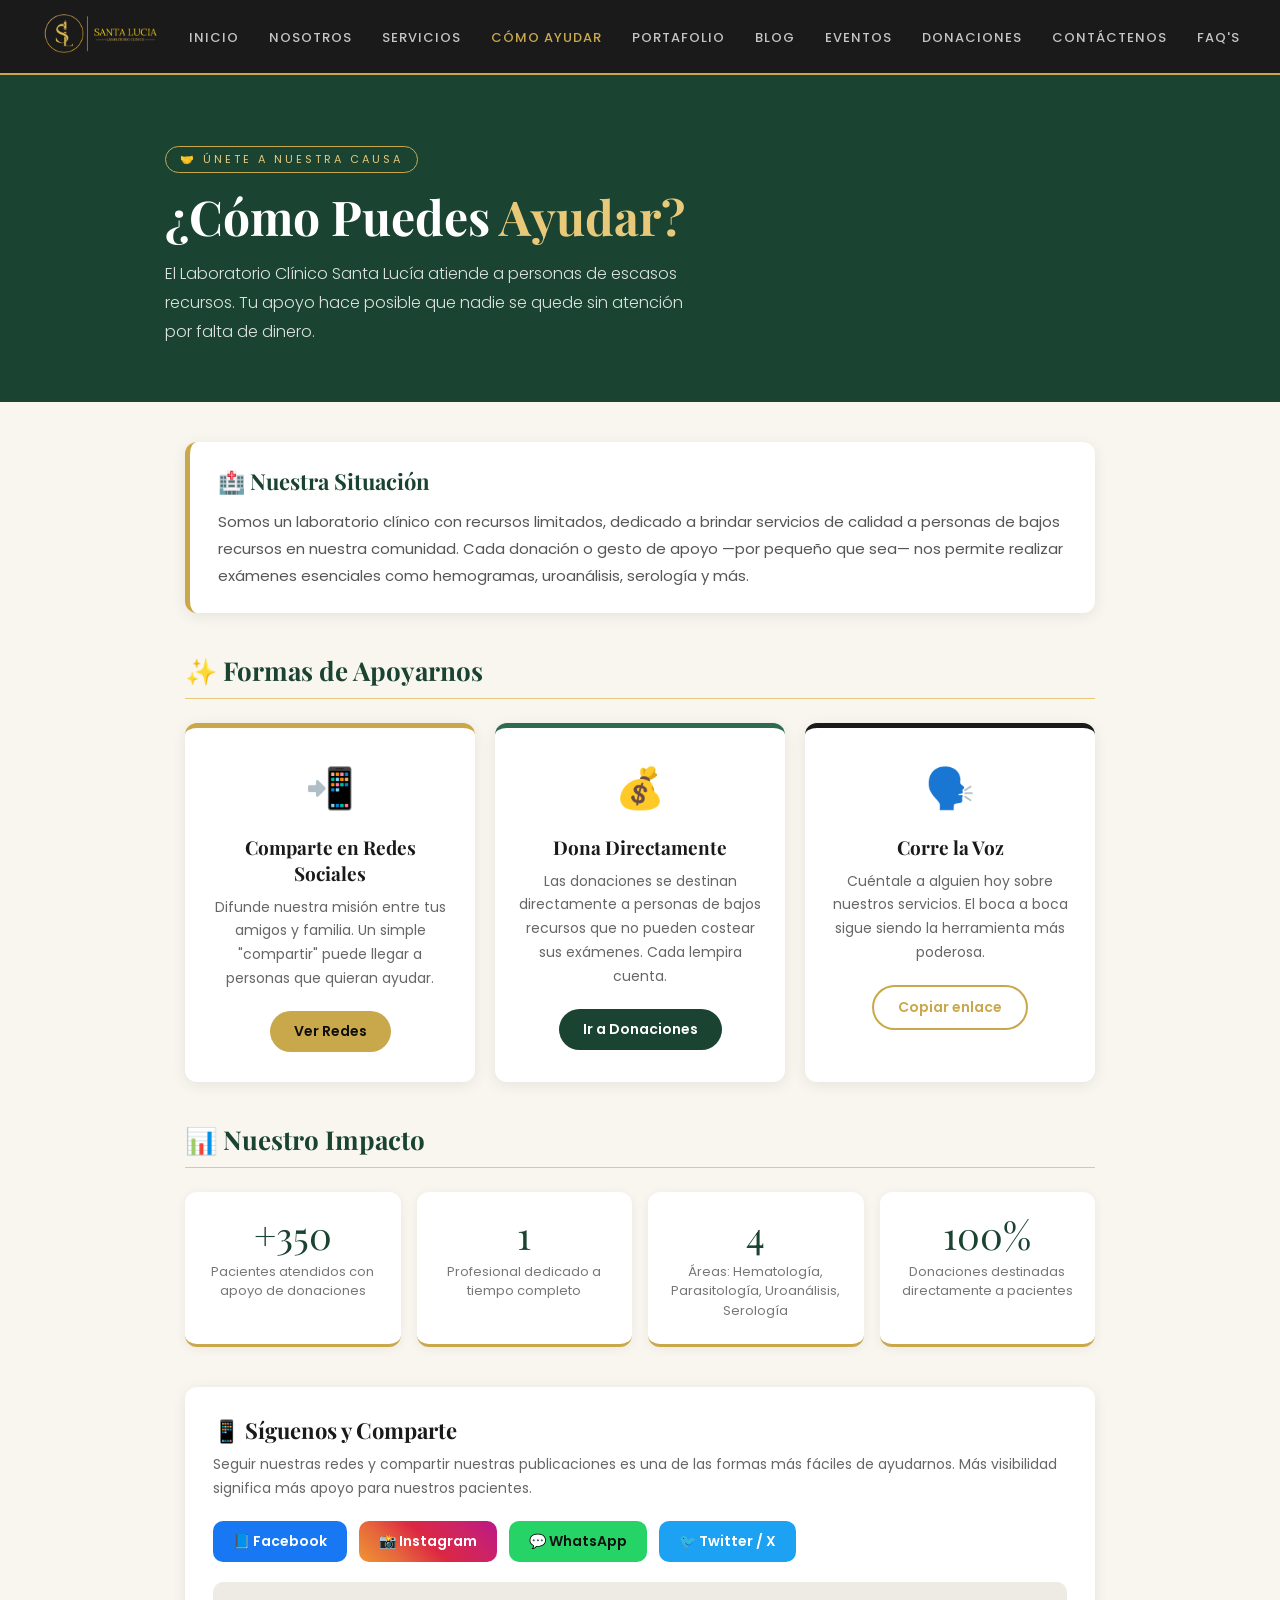
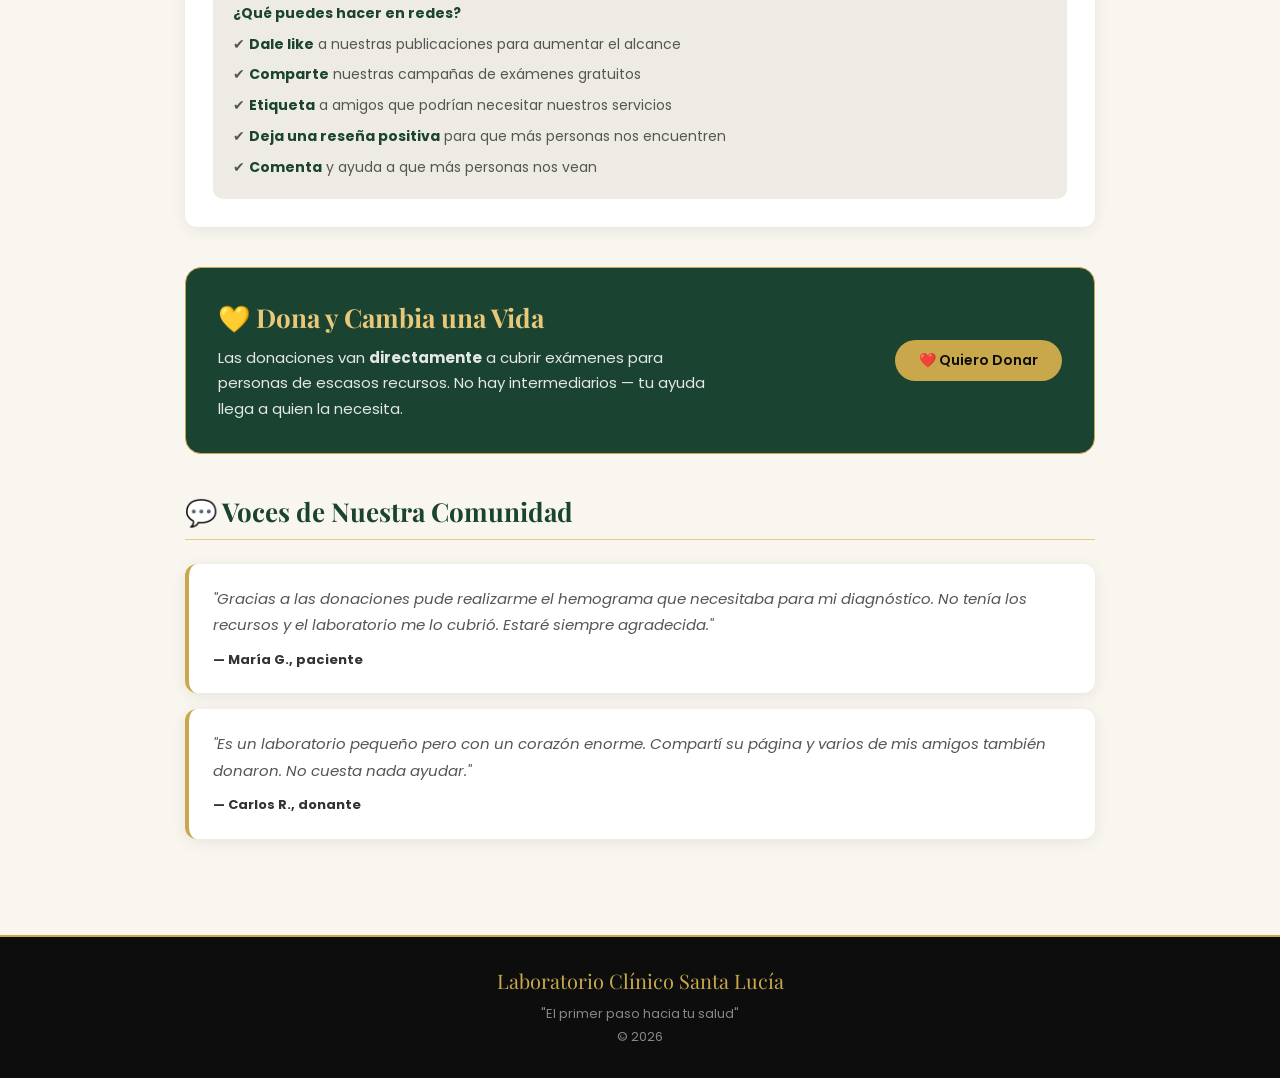
==== ayudar.html @ 1a51b7a1 "Modificacion del css, integracion de las pages animacion.js y modificacion de eventos y ayuda html" ====
<!DOCTYPE html>
<html lang="es">

<head>
  <meta charset="UTF-8" />
  <meta name="viewport" content="width=device-width, initial-scale=1.0" />
  <title>Cómo Ayudar – Laboratorio Clínico Santa Lucía</title>
  <link rel="stylesheet" href="estilo/estilo.css" />
</head>

<body>

  <!-- BARRA DE NAVEGACION -->
  <header>
    <nav class="barra-nav">
      <div>
        <div class="hamburger-buttons" id="btn-menu">
          <div></div>
          <div></div>
          <div></div>
        </div>
      </div>
      <div class="logo-nav">
        <a href="index.html">
          <img src="imgs/logo1.png" alt="Logo Laboratorio Santa Lucía" />
        </a>
      </div>
      <ul class="menu-nav" id="menu">
        <li><a href="index.html">Inicio</a></li>
        <li><a href="nosotros.html">Nosotros</a></li>
        <li><a href="servicios.html">Servicios</a></li>
        <li><a href="ayudar.html">Cómo Ayudar</a></li>
        <li><a href="galeria.html">Portafolio</a></li>
        <li><a href="blog.html">Blog</a></li>
        <li><a href="eventos.html">Eventos</a></li>
        <li><a href="donaciones.html">Donaciones</a></li>
        <li><a href="contacto.html">Contáctenos</a></li>
        <li><a href="faq.html">FAQ's</a></li>
      </ul>
    </nav>
  </header>

  <main>
    <section class="seccion-hero">
      <div class="contenido-hero">
        <span class="etiqueta-hero">🤝 Únete a nuestra causa</span>
        <h1>¿Cómo Puedes <span>Ayudar?</span></h1>
        <p>El Laboratorio Clínico Santa Lucía atiende a personas de escasos recursos. Tu apoyo hace posible que nadie se
          quede sin atención por falta de dinero.</p>
      </div>
    </section>

    <div class="contenido-principal">

      <div class="caja-contexto tarjeta">
        <h2>🏥 Nuestra Situación</h2>
        <p>
          Somos un laboratorio clínico con recursos limitados, dedicado a brindar servicios de calidad
          a personas de bajos recursos en nuestra comunidad. Cada donación o gesto de apoyo —por pequeño
          que sea— nos permite realizar exámenes esenciales como hemogramas, uroanálisis, serología y más.
        </p>
      </div>

      <h2 class="titulo-seccion">✨ Formas de Apoyarnos</h2>

      <div class="fila-3">

        <div class="tarjeta-ayuda tarjeta">
          <span class="icono-ayuda">📲</span>
          <h3>Comparte en Redes Sociales</h3>
          <p>Difunde nuestra misión entre tus amigos y familia. Un simple "compartir" puede llegar a personas que
            quieran
            ayudar.</p>
          <a href="#redes" class="boton boton-dorado">Ver Redes</a>
        </div>

        <div class="tarjeta-ayuda tarjeta">
          <span class="icono-ayuda">💰</span>
          <h3>Dona Directamente</h3>
          <p>Las donaciones se destinan directamente a personas de bajos recursos que no pueden costear sus exámenes.
            Cada
            lempira cuenta.</p>
          <a href="donaciones.html" class="boton boton-verde">Ir a Donaciones</a>
        </div>

        <div class="tarjeta-ayuda tarjeta">
          <span class="icono-ayuda">🗣️</span>
          <h3>Corre la Voz</h3>
          <p>Cuéntale a alguien hoy sobre nuestros servicios. El boca a boca sigue siendo la herramienta más poderosa.
          </p>
          <button class="boton boton-borde" id="btn-copiar">Copiar enlace</button>
        </div>

      </div>

      <h2 class="titulo-seccion">📊 Nuestro Impacto</h2>

      <div class="fila-4">
        <div class="caja-impacto">
          <span class="numero-impacto">+350</span>
          <p>Pacientes atendidos con apoyo de donaciones</p>
        </div>
        <div class="caja-impacto">
          <span class="numero-impacto">1</span>
          <p>Profesional dedicado a tiempo completo</p>
        </div>
        <div class="caja-impacto">
          <span class="numero-impacto">4</span>
          <p>Áreas: Hematología, Parasitología, Uroanálisis, Serología</p>
        </div>
        <div class="caja-impacto">
          <span class="numero-impacto">100%</span>
          <p>Donaciones destinadas directamente a pacientes</p>
        </div>
      </div>

      <div class="seccion-redes tarjeta" id="redes">
        <h2>📱 Síguenos y Comparte</h2>
        <p>Seguir nuestras redes y compartir nuestras publicaciones es una de las formas más fáciles de ayudarnos. Más
          visibilidad significa más apoyo para nuestros pacientes.</p>

        <div class="botones-redes">
          <button class="boton-red red-facebook">📘 Facebook</button>
          <button class="boton-red red-instagram">📸 Instagram</button>
          <button class="boton-red red-whatsapp">💬 WhatsApp</button>
          <button class="boton-red red-twitter">🐦 Twitter / X</button>
        </div>

        <div class="lista-acciones">
          <strong>¿Qué puedes hacer en redes?</strong><br>
          ✔ <strong>Dale like</strong> a nuestras publicaciones para aumentar el alcance<br>
          ✔ <strong>Comparte</strong> nuestras campañas de exámenes gratuitos<br>
          ✔ <strong>Etiqueta</strong> a amigos que podrían necesitar nuestros servicios<br>
          ✔ <strong>Deja una reseña positiva</strong> para que más personas nos encuentren<br>
          ✔ <strong>Comenta</strong> y ayuda a que más personas nos vean
        </div>
      </div>

      <div class="banner-donar">
        <div>
          <h3>💛 Dona y Cambia una Vida</h3>
          <p>
            Las donaciones van <strong>directamente</strong> a cubrir exámenes para personas de escasos recursos.
            No hay intermediarios — tu ayuda llega a quien la necesita.
          </p>
        </div>
        <a href="donaciones.html" class="boton boton-dorado">❤️ Quiero Donar</a>
      </div>

      <h2 class="titulo-seccion">💬 Voces de Nuestra Comunidad</h2>

      <div class="testimonio tarjeta">
        "Gracias a las donaciones pude realizarme el hemograma que necesitaba para mi diagnóstico.
        No tenía los recursos y el laboratorio me lo cubrió. Estaré siempre agradecida."
        <strong>— María G., paciente</strong>
      </div>

      <div class="testimonio tarjeta">
        "Es un laboratorio pequeño pero con un corazón enorme. Compartí su página y varios de mis
        amigos también donaron. No cuesta nada ayudar."
        <strong>— Carlos R., donante</strong>
      </div>

    </div>
  </main>

  <footer class="pie-pagina">
    <div class="nombre-lab">Laboratorio Clínico Santa Lucía</div>
    <p>"El primer paso hacia tu salud"</p>
    <p>&copy; 2026</p>
  </footer>

  <script>
    var botonCopiar = document.getElementById('btn-copiar');
    botonCopiar.addEventListener('click', function () {
      navigator.clipboard.writeText(window.location.href).then(function () {
        botonCopiar.textContent = '✅ ¡Copiado!';
        setTimeout(function () {
          botonCopiar.textContent = 'Copiar enlace';
        }, 2000);
      });
    });
  </script>
  <script src="javascript/animacion.js"></script>
</body>

</html>
---- estilo/estilo.css ----
/* =======================================
   styles.css
   Laboratorio Clinico Santa Lucia
   Colores: Verde, Dorado y Negro
   ======================================= */

/* Fuentes de Google */
@import url('https://fonts.googleapis.com/css2?family=Playfair+Display:wght@600;700&family=Poppins:wght@300;400;500;600&display=swap');

/* --- Colores y valores que se repiten --- */
:root {
  --color-verde:        #1b4332;
  --color-verde-medio:  #2d6a4f;
  --color-dorado:       #c9a84c;
  --color-dorado-claro: #e8c97a;
  --color-negro:        #0d0d0d;
  --color-negro-suave:  #1a1a1a;
  --color-blanco:       #ffffff;
  --color-fondo:        #f9f6f0;
  --color-gris:         #555555;
  --color-gris-claro:   #eeebe4;
  --fuente-titulo: 'Playfair Display', serif;
  --fuente-texto:  'Poppins', sans-serif;
}

/* --- Reinicio basico --- */
* {
  margin: 0;
  padding: 0;
  box-sizing: border-box;
}

html{
  scroll-behavior: smooth;
}

body {
  font-family: var(--fuente-texto);
  background-color: var(--color-fondo);
  color: var(--color-gris);
}

a {
  text-decoration: none;
  color: inherit;
}

img {
  max-width: 100%;
}

/* ======================================
   BARRA DE NAVEGACION
   ====================================== */

.hamburger-buttons{
  display: none;
  flex-direction: column;
  justify-content: space-evenly;
  align-items: normal;
  width: 32px;
  height: 32px;
  padding: 0.16rem;
  gap: .2rem;
}


header div .hamburger-buttons div{
  background-color: white;
  height: 0.20rem;
  border-radius: 3px;
}

.barra-nav {
  background-color: var(--color-negro-suave);
  border-bottom: 2px solid var(--color-dorado);
  display: flex;
  align-items: center;
  padding: 0 40px;
  height: 75px;
  position: sticky;
  top: 0;
  z-index: 100;
}

.logo-nav{
  margin: 0;
}

.logo-nav img {
  height: 55px;
}

.menu-nav {
  list-style: none;
  display: flex;
  margin-left: auto;
  gap: 30px;
}

.menu-nav.activo {
  height: 90vh; /* puedes ajustar */
  padding: 30px 0;
}

.menu-nav a {
  color: rgba(255, 255, 255, 0.75);
  font-size: 13px;
  font-weight: 500;
  text-transform: uppercase;
  letter-spacing: 1px;
  transition: color 0.2s;
}

.menu-nav a:hover,
.menu-nav a.pagina-activa {
  color: var(--color-dorado);
}

@media (max-width: 1025px) {

  .hamburger-buttons {
    display: flex;
    cursor: pointer;
  }

  .barra-nav {
    position: relative;
  }

  .logo-nav{
    margin-left: auto;
  }

  .menu-nav {
    position: absolute;
    top: 75px;
    left: 0;
    width: 100%;
    background-color: var(--color-negro-suave);

    display: flex;
    flex-direction: column;
    align-items: center;
    margin-left: auto;

    gap: 20px;
    padding: 0;

    height: 0;
    overflow: hidden;

    transition: height 0.3s ease;
  }

  .menu-nav.activo {
    height: 100vh;
    padding: 30px 0;
    gap: 1.8rem;
  }
}

/* ======================================
   SECCION HERO (cabecera de pagina)
   ====================================== */

.seccion-hero {
  background-color: var(--color-verde);
  color: var(--color-blanco);
  padding: 70px 40px 55px;
}

.contenido-hero {
  max-width: 950px;
  margin: 0 auto;
}

.etiqueta-hero {
  display: inline-block;
  font-size: 11px;
  letter-spacing: 3px;
  text-transform: uppercase;
  color: var(--color-dorado-claro);
  border: 1px solid var(--color-dorado);
  padding: 4px 14px;
  border-radius: 20px;
  margin-bottom: 16px;
}

.seccion-hero h1 {
  font-family: var(--fuente-titulo);
  font-size: 48px;
  line-height: 1.15;
  margin-bottom: 16px;
  color: var(--color-blanco);
}

.seccion-hero h1 span {
  color: var(--color-dorado-claro);
}

.seccion-hero p {
  font-size: 16px;
  font-weight: 300;
  opacity: 0.85;
  max-width: 520px;
  line-height: 1.8;
}

/* ======================================
   BARRA DE FILTROS
   ====================================== */

.barra-filtros {
  background-color: var(--color-blanco);
  padding: 14px 40px;
  display: flex;
  gap: 10px;
  flex-wrap: wrap;
  border-bottom: 1px solid var(--color-gris-claro);
}

.boton-filtro {
  background: transparent;
  border: 1.5px solid #ccc;
  padding: 6px 18px;
  border-radius: 20px;
  font-family: var(--fuente-texto);
  font-size: 13px;
  cursor: pointer;
  color: var(--color-gris);
  transition: all 0.2s;
}

.boton-filtro:hover,
.boton-filtro.activo {
  background-color: var(--color-verde);
  border-color: var(--color-verde);
  color: var(--color-blanco);
}

/* ======================================
   CONTENIDO PRINCIPAL
   ====================================== */

.contenido-principal {
  max-width: 950px;
  margin: 0 auto;
  padding: 40px 20px 80px;
}

/* ======================================
   TITULOS DE SECCIONES
   ====================================== */

.titulo-seccion {
  font-family: var(--fuente-titulo);
  font-size: 26px;
  color: var(--color-verde);
  margin-bottom: 24px;
  padding-bottom: 10px;
  border-bottom: 1px solid var(--color-dorado-claro);
}

/* ======================================
   TARJETAS (cards)
   ====================================== */

.tarjeta {
  background-color: var(--color-blanco);
  border-radius: 12px;
  box-shadow: 0 3px 15px rgba(0, 0, 0, 0.08);
  transition: transform 0.25s;
}

.tarjeta:hover {
  transform: translateY(-5px);
}

/* ======================================
   BOTONES
   ====================================== */

.boton {
  display: inline-block;
  padding: 10px 24px;
  border-radius: 25px;
  font-family: var(--fuente-texto);
  font-size: 14px;
  font-weight: 600;
  border: none;
  cursor: pointer;
  transition: opacity 0.2s;
  text-decoration: none;
}

.boton:hover {
  opacity: 0.85;
}

.boton-dorado {
  background-color: var(--color-dorado);
  color: var(--color-negro);
}

.boton-verde {
  background-color: var(--color-verde);
  color: var(--color-blanco);
}

.boton-borde {
  background: transparent;
  border: 2px solid var(--color-dorado);
  color: var(--color-dorado);
}

.boton-blanco {
  background-color: var(--color-blanco);
  color: var(--color-verde);
}

/* ======================================
   ETIQUETAS PEQUEÑAS (badges)
   ====================================== */

.etiqueta {
  display: inline-block;
  font-size: 11px;
  font-weight: 600;
  text-transform: uppercase;
  letter-spacing: 1px;
  padding: 4px 10px;
  border-radius: 10px;
}

.etiqueta-dorada {
  background-color: #f5e9c8;
  color: #7a5c10;
}

.etiqueta-verde {
  background-color: #d8f3dc;
  color: #1b4332;
}

.etiqueta-gris {
  background-color: #ebebeb;
  color: #666;
}

/* ======================================
   GRILLAS (filas de tarjetas)
   ====================================== */

.fila-2 {
  display: grid;
  grid-template-columns: repeat(auto-fill, minmax(280px, 1fr));
  gap: 20px;
  margin-bottom: 40px;
}

.fila-3 {
  display: grid;
  grid-template-columns: repeat(auto-fill, minmax(220px, 1fr));
  gap: 20px;
  margin-bottom: 40px;
}

.fila-4 {
  display: grid;
  grid-template-columns: repeat(auto-fill, minmax(180px, 1fr));
  gap: 16px;
  margin-bottom: 40px;
}

/* ======================================
   AVISO / MENSAJE INFORMATIVO
   ====================================== */

.aviso {
  border-radius: 10px;
  padding: 18px 22px;
  font-size: 15px;
  line-height: 1.7;
  margin-bottom: 24px;
}

.aviso-dorado {
  background-color: #f5e9c8;
  border-left: 4px solid var(--color-dorado);
  color: #5a420a;
}

.aviso-verde {
  background-color: #d8f3dc;
  border-left: 4px solid var(--color-verde-medio);
  color: #1b4332;
}

/* ======================================
   PIE DE PAGINA (footer)
   ====================================== */

.pie-pagina {
  background-color: var(--color-negro);
  border-top: 2px solid var(--color-dorado);
  color: rgba(255, 255, 255, 0.5);
  text-align: center;
  padding: 30px 20px;
}

.pie-pagina .nombre-lab {
  font-family: var(--fuente-titulo);
  font-size: 20px;
  color: var(--color-dorado);
  margin-bottom: 8px;
}

.pie-pagina p {
  font-size: 13px;
  line-height: 1.8;
}

/* ======================================
   RESPONSIVE (para celulares)
   ====================================== */

@media (max-width: 768px) {
  .barra-nav {
    padding: 0 20px;
  }

  .menu-nav {
    gap: 16px;
  }

  .menu-nav a {
    font-size: 11px;
  }

  .seccion-hero {
    padding: 50px 20px 40px;
  }

  .seccion-hero h1 {
    font-size: 32px;
  }

  .contenido-principal {
    padding: 30px 16px 60px;
  }

  .barra-filtros {
    padding: 12px 20px;
  }
}

/* ======================================
   ESTILOS ESPECIFICOS - EVENTOS
   ====================================== */

/* Evento destacado con fecha grande a la izquierda */
.evento-destacado {
  display: grid;
  grid-template-columns: 120px 1fr;
  border-left: 5px solid var(--color-dorado);
  overflow: hidden;
  margin-bottom: 24px;
}

.bloque-fecha {
  background-color: var(--color-verde);
  color: var(--color-blanco);
  display: flex;
  flex-direction: column;
  align-items: center;
  justify-content: center;
  padding: 20px 10px;
  text-align: center;
}

.bloque-fecha .mes {
  font-size: 11px;
  letter-spacing: 2px;
  text-transform: uppercase;
  opacity: 0.7;
}

.bloque-fecha .dia {
  font-family: var(--fuente-titulo);
  font-size: 52px;
  line-height: 1;
  color: var(--color-dorado-claro);
}

.bloque-fecha .anio {
  font-size: 12px;
  opacity: 0.55;
}

.info-evento {
  padding: 20px 24px;
}

.info-evento h3 {
  font-family: var(--fuente-titulo);
  font-size: 20px;
  color: #1a1a1a;
  margin: 8px 0;
}

.info-evento .meta-evento {
  display: flex;
  gap: 20px;
  flex-wrap: wrap;
  font-size: 13px;
  color: #999;
  margin-bottom: 10px;
}

.info-evento p {
  font-size: 14px;
  line-height: 1.7;
  color: #555;
}

/* Tarjeta de evento normal */
.tarjeta-evento {
  padding: 22px 20px;
  border-top: 4px solid var(--color-dorado);
}

.tarjeta-evento .fecha-evento {
  font-size: 13px;
  font-weight: 600;
  color: var(--color-verde-medio);
  margin-bottom: 10px;
}

.tarjeta-evento h4 {
  font-family: var(--fuente-titulo);
  font-size: 17px;
  color: #1a1a1a;
  margin-bottom: 8px;
}

.tarjeta-evento p {
  font-size: 14px;
  color: #666;
  line-height: 1.65;
}

.tarjeta-evento .lugar {
  margin-top: 12px;
  font-size: 12px;
  color: #aaa;
}

/* Banner de campaña especial */
.banner-campania {
  background-color: var(--color-negro-suave);
  border: 1px solid var(--color-dorado);
  border-radius: 14px;
  padding: 28px 30px;
  display: flex;
  align-items: center;
  justify-content: space-between;
  gap: 20px;
  flex-wrap: wrap;
  margin-bottom: 40px;
  color: var(--color-blanco);
}

.banner-campania h3 {
  font-family: var(--fuente-titulo);
  font-size: 22px;
  color: var(--color-dorado-claro);
  margin-bottom: 8px;
}

.banner-campania p {
  font-size: 14px;
  opacity: 0.85;
  line-height: 1.65;
}

/* Evento pasado */
.evento-pasado {
  display: flex;
  align-items: center;
  gap: 16px;
  padding: 14px 18px;
  background-color: var(--color-blanco);
  border-radius: 10px;
  margin-bottom: 12px;
  opacity: 0.7;
  box-shadow: 0 2px 10px rgba(0, 0, 0, 0.06);
}

.fecha-pasado {
  background-color: var(--color-gris-claro);
  border-radius: 8px;
  padding: 8px 14px;
  text-align: center;
  min-width: 58px;
}

.fecha-pasado .mes-p {
  font-size: 10px;
  text-transform: uppercase;
  color: #999;
}

.fecha-pasado .dia-p {
  font-family: var(--fuente-titulo);
  font-size: 24px;
  color: #666;
  line-height: 1;
}

.info-pasado h5 {
  font-size: 14px;
  color: #444;
  margin-bottom: 4px;
}

.info-pasado p {
  font-size: 12px;
  color: #aaa;
}

.estado-pasado {
  margin-left: auto;
  font-size: 11px;
  background-color: #eee;
  color: #888;
  padding: 4px 10px;
  border-radius: 8px;
}

/* ======================================
   ESTILOS ESPECIFICOS - COMO AYUDAR
   ====================================== */

/* Caja de contexto */
.caja-contexto {
  border-left: 5px solid var(--color-dorado);
  padding: 24px 28px;
  margin-bottom: 40px;
}

.caja-contexto h2 {
  font-family: var(--fuente-titulo);
  font-size: 22px;
  color: var(--color-verde);
  margin-bottom: 12px;
}

.caja-contexto p {
  font-size: 15px;
  line-height: 1.8;
  color: #555;
}

/* Tarjeta de formas de ayudar */
.tarjeta-ayuda {
  padding: 30px 24px;
  text-align: center;
  border-top: 5px solid var(--color-dorado);
}

.tarjeta-ayuda:nth-child(2) {
  border-top-color: var(--color-verde-medio);
}

.tarjeta-ayuda:nth-child(3) {
  border-top-color: var(--color-negro-suave);
}

.icono-ayuda {
  font-size: 40px;
  margin-bottom: 16px;
  display: block;
}

.tarjeta-ayuda h3 {
  font-family: var(--fuente-titulo);
  font-size: 19px;
  color: #1a1a1a;
  margin-bottom: 10px;
}

.tarjeta-ayuda p {
  font-size: 14px;
  color: #666;
  line-height: 1.7;
  margin-bottom: 20px;
}

/* Caja de estadisticas de impacto */
.caja-impacto {
  background-color: var(--color-blanco);
  border-radius: 12px;
  padding: 24px 16px;
  text-align: center;
  box-shadow: 0 2px 12px rgba(0, 0, 0, 0.06);
  border-bottom: 3px solid var(--color-dorado);
}

.numero-impacto {
  font-family: var(--fuente-titulo);
  font-size: 38px;
  color: var(--color-verde);
  display: block;
  line-height: 1;
}

.caja-impacto p {
  font-size: 13px;
  color: #777;
  line-height: 1.5;
  margin-top: 8px;
}

/* Seccion de redes sociales */
.seccion-redes {
  padding: 28px;
  margin-bottom: 40px;
}

.seccion-redes h2 {
  font-family: var(--fuente-titulo);
  font-size: 22px;
  color: #1a1a1a;
  margin-bottom: 8px;
}

.seccion-redes > p {
  font-size: 14px;
  color: #666;
  margin-bottom: 20px;
  line-height: 1.7;
}

.botones-redes {
  display: flex;
  gap: 12px;
  flex-wrap: wrap;
}

.boton-red {
  display: flex;
  align-items: center;
  gap: 8px;
  padding: 10px 20px;
  border-radius: 10px;
  font-family: var(--fuente-texto);
  font-size: 14px;
  font-weight: 600;
  border: none;
  cursor: pointer;
  color: white;
  transition: transform 0.2s;
}

.boton-red:hover {
  transform: scale(1.05);
}

.red-facebook   { background-color: #1877f2; }
.red-instagram  { background: linear-gradient(45deg, #f09433, #e6683c, #dc2743, #cc2366, #bc1888); }
.red-whatsapp   { background-color: #25d366; color: #111; }
.red-twitter    { background-color: #1da1f2; }

.lista-acciones {
  margin-top: 20px;
  padding: 16px 20px;
  background-color: var(--color-gris-claro);
  border-radius: 10px;
  font-size: 14px;
  color: #555;
  line-height: 2.2;
}

.lista-acciones strong {
  color: var(--color-verde);
}

/* Banner de donaciones */
.banner-donar {
  background-color: var(--color-verde);
  border: 1px solid var(--color-dorado);
  border-radius: 16px;
  padding: 32px;
  display: flex;
  align-items: center;
  justify-content: space-between;
  gap: 24px;
  flex-wrap: wrap;
  margin-bottom: 40px;
  color: var(--color-blanco);
}

.banner-donar h3 {
  font-family: var(--fuente-titulo);
  font-size: 26px;
  color: var(--color-dorado-claro);
  margin-bottom: 10px;
}

.banner-donar p {
  font-size: 15px;
  opacity: 0.88;
  line-height: 1.7;
  max-width: 500px;
}

/* Testimonios */
.testimonio {
  padding: 22px 24px;
  border-left: 4px solid var(--color-dorado);
  margin-bottom: 16px;
  font-size: 15px;
  color: #555;
  line-height: 1.75;
  font-style: italic;
}

.testimonio strong {
  color: #333;
  font-style: normal;
  display: block;
  margin-top: 10px;
  font-size: 13px;
}
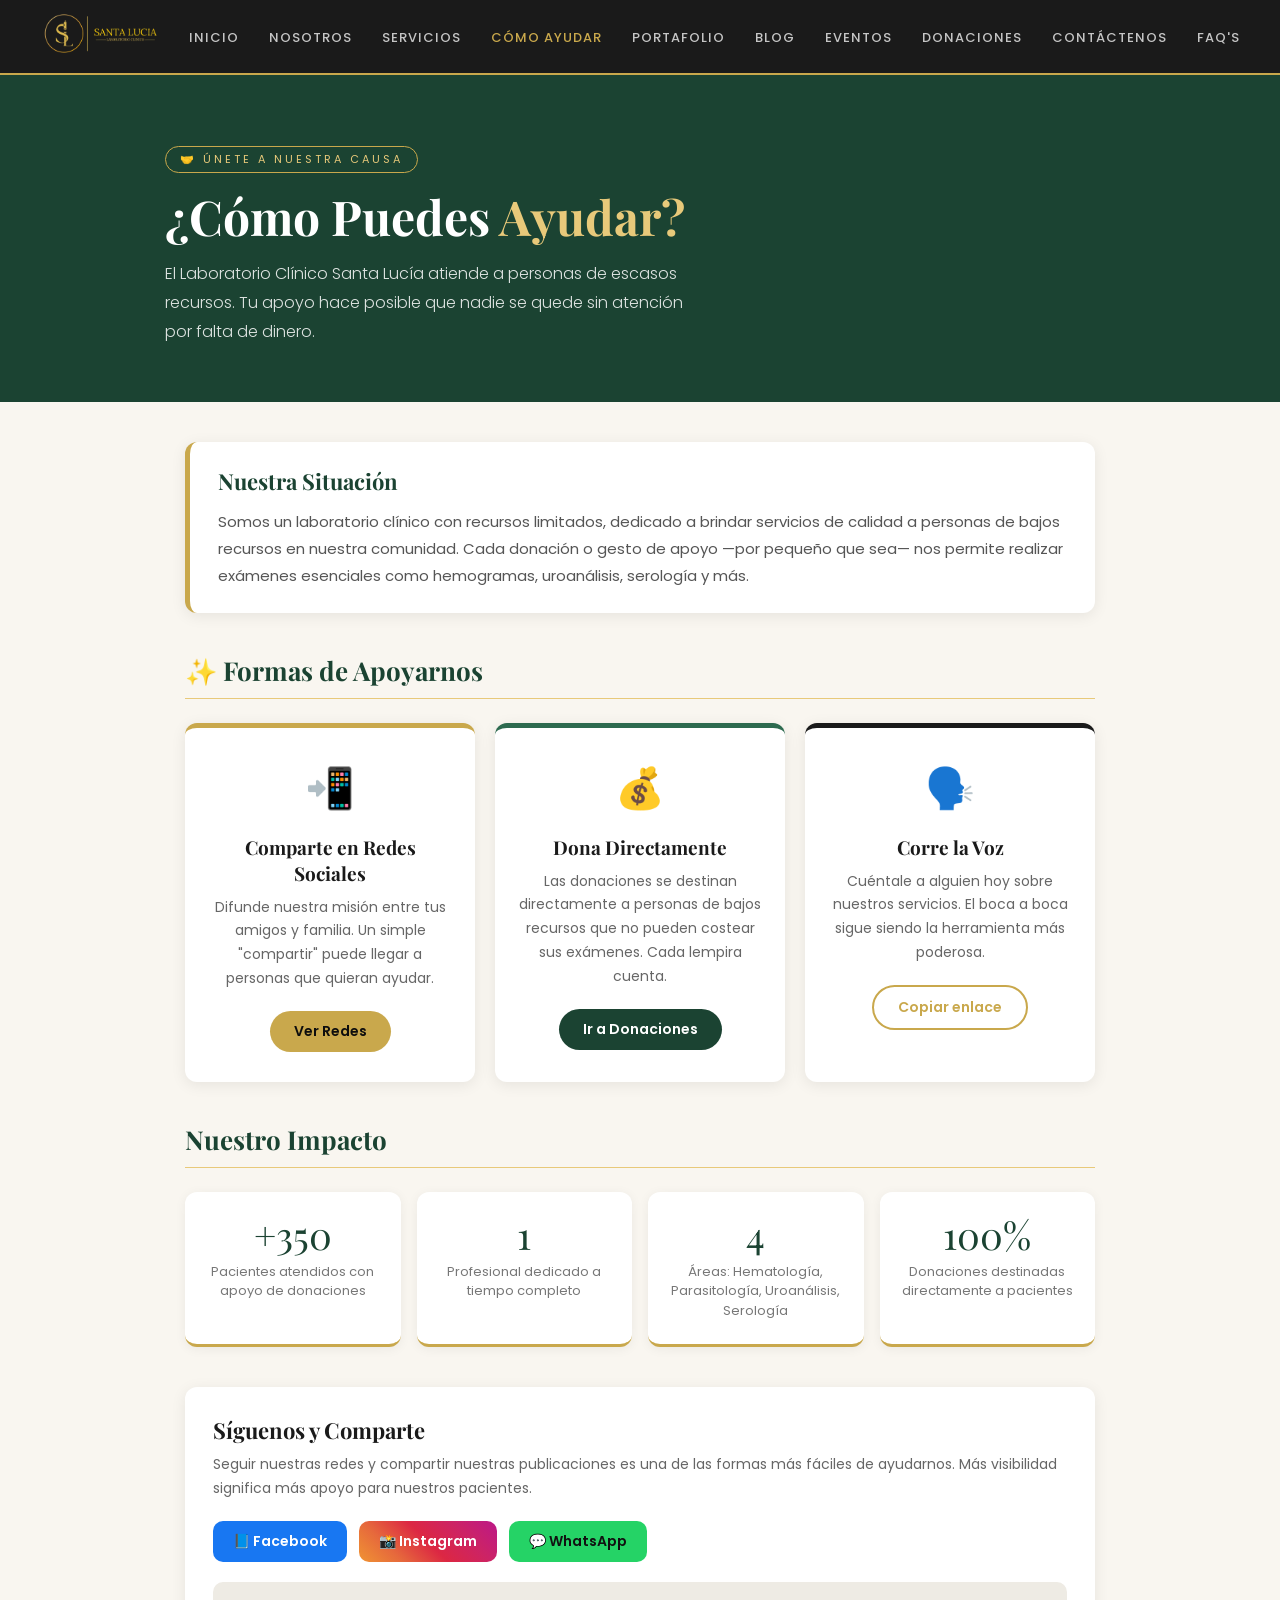
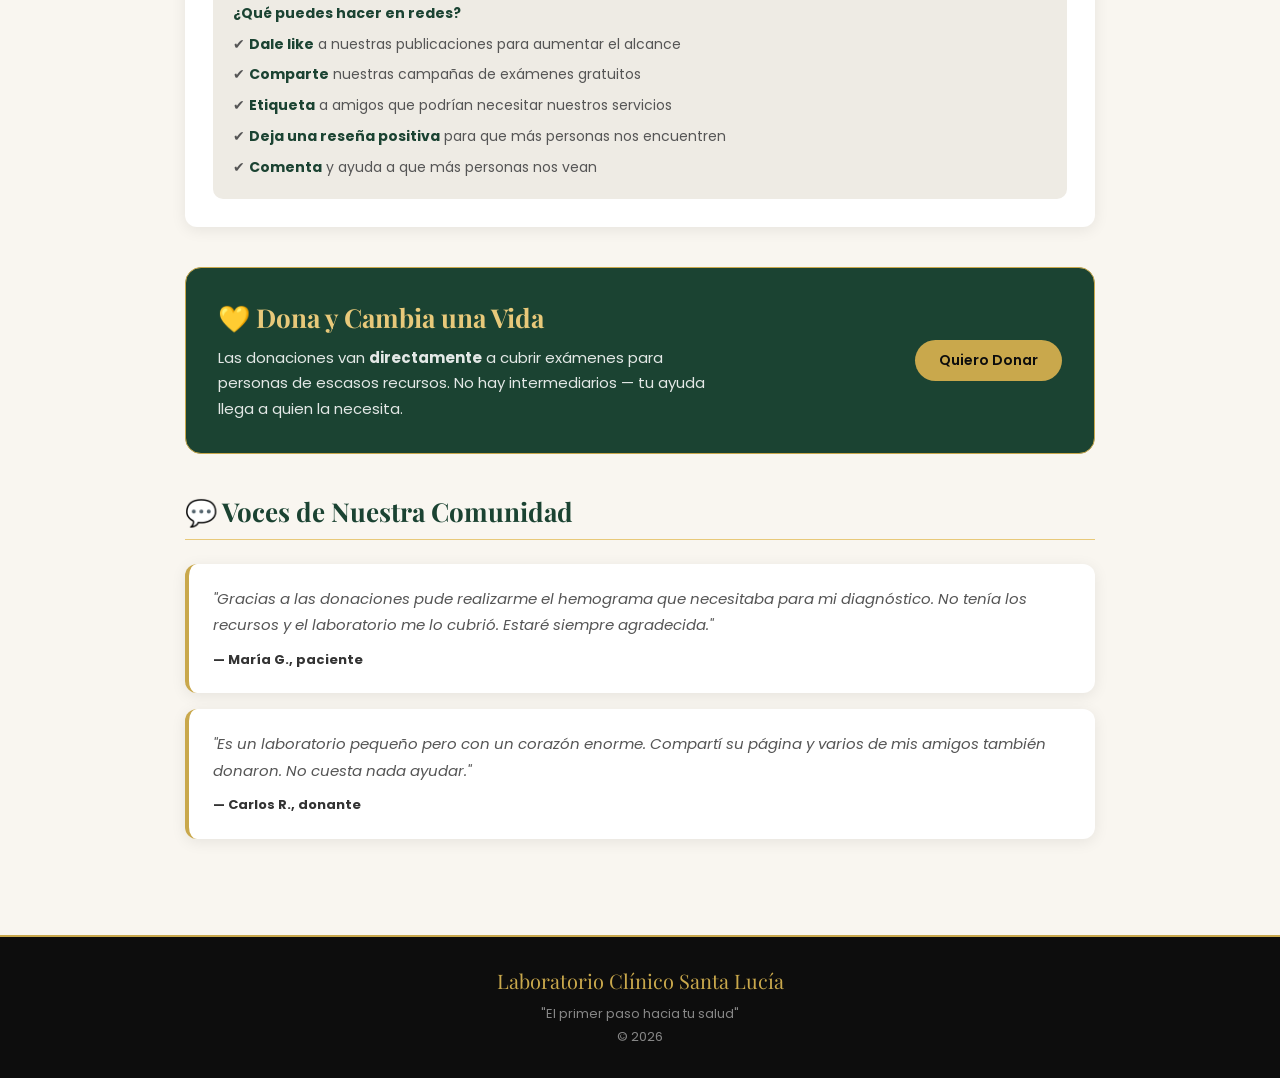
==== commit 8a387513: "Modificacion HTML e Implementacion animacion entrada JS" ====
--- a/ayudar.html
+++ b/ayudar.html
@@ -53,7 +53,7 @@
     <div class="contenido-principal">
 
       <div class="caja-contexto tarjeta">
-        <h2>🏥 Nuestra Situación</h2>
+        <h2>Nuestra Situación</h2>
         <p>
           Somos un laboratorio clínico con recursos limitados, dedicado a brindar servicios de calidad
           a personas de bajos recursos en nuestra comunidad. Cada donación o gesto de apoyo —por pequeño
@@ -93,7 +93,7 @@
 
       </div>
 
-      <h2 class="titulo-seccion">📊 Nuestro Impacto</h2>
+      <h2 class="titulo-seccion">Nuestro Impacto</h2>
 
       <div class="fila-4">
         <div class="caja-impacto">
@@ -115,15 +115,14 @@
       </div>
 
       <div class="seccion-redes tarjeta" id="redes">
-        <h2>📱 Síguenos y Comparte</h2>
+        <h2>Síguenos y Comparte</h2>
         <p>Seguir nuestras redes y compartir nuestras publicaciones es una de las formas más fáciles de ayudarnos. Más
           visibilidad significa más apoyo para nuestros pacientes.</p>
 
         <div class="botones-redes">
-          <button class="boton-red red-facebook">📘 Facebook</button>
-          <button class="boton-red red-instagram">📸 Instagram</button>
-          <button class="boton-red red-whatsapp">💬 WhatsApp</button>
-          <button class="boton-red red-twitter">🐦 Twitter / X</button>
+          <button class="boton-red red-facebook"><a href="https://www.facebook.com/share/185XZctjKw/" target="_blank">📘 Facebook</a></button>
+          <button class="boton-red red-instagram"><a href="https://www.instagram.com/lab_santalucia_hn?igsh=MXhjaWloeXlvNHYzZg==" target="_blank">📸 Instagram</a></button>
+          <button class="boton-red red-whatsapp"><a href="https://wa.me/50493747595" target="_blank">💬 WhatsApp</a></button>
         </div>
 
         <div class="lista-acciones">
@@ -144,7 +143,7 @@
             No hay intermediarios — tu ayuda llega a quien la necesita.
           </p>
         </div>
-        <a href="donaciones.html" class="boton boton-dorado">❤️ Quiero Donar</a>
+        <a href="donaciones.html" class="boton boton-dorado">Quiero Donar</a>
       </div>
 
       <h2 class="titulo-seccion">💬 Voces de Nuestra Comunidad</h2>
@@ -174,13 +173,82 @@
     var botonCopiar = document.getElementById('btn-copiar');
     botonCopiar.addEventListener('click', function () {
       navigator.clipboard.writeText(window.location.href).then(function () {
-        botonCopiar.textContent = '✅ ¡Copiado!';
+        botonCopiar.textContent = '¡Copiado!';
         setTimeout(function () {
           botonCopiar.textContent = 'Copiar enlace';
         }, 2000);
       });
     });
   </script>
+  <script>
+    // =============================================
+    //  Animación de aparición al hacer scroll
+    //  Laboratorio Clínico Santa Lucía
+    // =============================================
+
+    (function () {
+      // Estilos base para los elementos animados
+      var estiloBase = document.createElement('style');
+      estiloBase.textContent = `
+    .aparecer {
+      opacity: 0;
+      transform: translateY(40px);
+      transition: opacity 0.6s ease, transform 0.6s ease;
+    }
+    .aparecer.visible {
+      opacity: 1;
+      transform: translateY(0);
+    }
+  `;
+      document.head.appendChild(estiloBase);
+
+      // Selectores de los elementos que quieres animar
+      var selectores = [
+        '.tarjeta',
+        '.tarjeta-ayuda',
+        '.caja-impacto',
+        '.caja-contexto',
+        '.seccion-redes',
+        '.banner-donar',
+        '.testimonio',
+        '.titulo-seccion',
+        '.contenido-hero',
+        '.fila-3',
+        '.fila-4',
+        '.botones-redes',
+        '.lista-acciones'
+      ];
+
+      // Agrega la clase 'aparecer' a todos los elementos encontrados
+      selectores.forEach(function (selector) {
+        document.querySelectorAll(selector).forEach(function (el) {
+          el.classList.add('aparecer');
+        });
+      });
+
+      // Configura el observador
+      var observador = new IntersectionObserver(function (entradas) {
+        entradas.forEach(function (entrada, i) {
+          if (entrada.isIntersecting) {
+            // Pequeño retraso escalonado si hay varios elementos a la vez
+            setTimeout(function () {
+              entrada.target.classList.add('visible');
+            }, i * 80);
+            observador.unobserve(entrada.target); // Solo anima una vez
+          }
+        });
+      }, {
+        threshold: 0.12,      // Se activa cuando el 12% del elemento es visible
+        rootMargin: '0px 0px -40px 0px'  // Espera un poco antes del borde inferior
+      });
+
+      // Observa todos los elementos con clase 'aparecer'
+      document.querySelectorAll('.aparecer').forEach(function (el) {
+        observador.observe(el);
+      });
+
+    })();
+  </script>
   <script src="javascript/animacion.js"></script>
 </body>
 
--- a/estilo/estilo.css
+++ b/estilo/estilo.css
@@ -99,7 +99,7 @@
 }
 
 .menu-nav.activo {
-  height: 90vh; /* puedes ajustar */
+  height: 90vh; 
   padding: 30px 0;
 }
 
@@ -833,3 +833,901 @@
   margin-top: 10px;
   font-size: 13px;
 }
+
+/* paginas donaciones y nosotros */
+
+.sl-main {
+  background-color: var(--color-fondo);
+}
+
+.sl-hero {
+  background-color: var(--color-verde);
+  color: var(--color-blanco);
+  padding: 80px 40px 60px;
+  position: relative;
+  overflow: hidden;
+}
+
+.sl-hero-inner {
+  max-width: 960px;
+  margin: 0 auto;
+  position: relative;
+}
+
+.sl-hero-eyebrow {
+  display: inline-block;
+  font-size: 11px;
+  letter-spacing: 3px;
+  text-transform: uppercase;
+  color: var(--color-dorado-claro);
+  border: 1px solid var(--color-dorado);
+  padding: 4px 14px;
+  border-radius: 20px;
+  margin-bottom: 20px;
+}
+
+.sl-hero h1 {
+  font-family: var(--fuente-titulo);
+  font-size: 52px;
+  line-height: 1.12;
+  margin-bottom: 18px;
+  color: var(--color-blanco);
+}
+
+.sl-hero h1 em {
+  color: var(--color-dorado-claro);
+  font-style: italic;
+}
+
+.sl-hero-line {
+  width: 56px;
+  height: 3px;
+  background: var(--color-dorado);
+  margin-bottom: 20px;
+}
+
+.sl-hero p {
+  font-size: 16px;
+  font-weight: 300;
+  opacity: .85;
+  max-width: 500px;
+  line-height: 1.85;
+}
+
+
+
+.sl-section {
+  max-width: 960px;
+  margin: 0 auto;
+  padding: 64px 24px;
+  border-bottom: 1px solid var(--color-gris-claro);
+}
+
+.sl-section:last-child {
+  border-bottom: none;
+}
+
+.sl-section-label {
+  display: inline-block;
+  font-size: 11px;
+  letter-spacing: 3px;
+  text-transform: uppercase;
+  color: var(--color-dorado);
+  margin-bottom: 10px;
+}
+
+.sl-section-title {
+  font-family: var(--fuente-titulo);
+  font-size: 34px;
+  color: var(--color-verde);
+  margin-bottom: 32px;
+  line-height: 1.2;
+}
+
+.sl-section-title em {
+  color: var(--color-dorado);
+  font-style: italic;
+}
+
+/* LAYOUTS DE COLUMNAS*/
+
+.sl-two-col {
+  display: grid;
+  grid-template-columns: 1fr 1fr;
+  gap: 48px;
+  align-items: start;
+}
+
+.sl-two-col-wide {
+  display: grid;
+  grid-template-columns: 1.2fr 1fr;
+  gap: 56px;
+  align-items: start;
+}
+
+.sl-body-text p {
+  font-size: 15px;
+  line-height: 1.85;
+  color: var(--color-gris);
+  margin-bottom: 16px;
+}
+
+/* ESTADÍSTICAS (nosotros) */
+
+.sl-stats {
+  background-color: var(--color-negro-suave);
+  border-bottom: 2px solid var(--color-dorado);
+  display: grid;
+  grid-template-columns: repeat(4, 1fr);
+}
+
+.sl-stat {
+  display: flex;
+  flex-direction: column;
+  align-items: center;
+  justify-content: center;
+  text-align: center;
+  padding: 32px 16px;
+  border-right: 1px solid rgba(201,168,76,.2);
+}
+
+.sl-stat:last-child {
+  border-right: none;
+}
+
+.sl-stat-number {
+  font-family: var(--fuente-titulo);
+  font-size: 38px;
+  line-height: 1;
+  color: var(--color-dorado-claro);
+  display: block;
+  margin-bottom: 6px;
+}
+
+.sl-stat-label {
+  font-size: 12px;
+  text-transform: uppercase;
+  letter-spacing: 1.5px;
+  color: rgba(255,255,255,.55);
+}
+
+
+.sl-fachada-img {
+  width: 100%;
+  aspect-ratio: 4/3;
+  object-fit: cover;
+  border-radius: 10px;
+  border: 3px solid var(--color-dorado);
+  display: block;
+}
+
+.sl-fachada-placeholder {
+  width: 100%;
+  aspect-ratio: 4/3;
+  border-radius: 10px;
+  border: 2px dashed var(--color-dorado);
+  background-color: var(--color-negro-suave);
+  display: flex;
+  flex-direction: column;
+  align-items: center;
+  justify-content: center;
+  gap: 8px;
+  color: rgba(255,255,255,.4);
+  font-size: 14px;
+}
+
+.sl-location-list {
+  display: flex;
+  flex-direction: column;
+}
+
+.sl-location-item {
+  display: flex;
+  gap: 16px;
+  align-items: flex-start;
+  padding: 20px 0;
+  border-bottom: 1px solid var(--color-gris-claro);
+}
+
+.sl-location-item:first-child {
+  border-top: 1px solid var(--color-gris-claro);
+}
+
+.sl-loc-icon {
+  width: 40px;
+  height: 40px;
+  flex-shrink: 0;
+  background-color: var(--color-verde);
+  border-radius: 50%;
+  display: flex;
+  align-items: center;
+  justify-content: center;
+  font-size: 16px;
+  color: var(--color-dorado-claro);
+}
+
+.sl-location-item h4 {
+  font-family: var(--fuente-titulo);
+  font-size: 15px;
+  color: var(--color-negro-suave);
+  margin-bottom: 4px;
+}
+
+.sl-location-item p {
+  font-size: 14px;
+  color: var(--color-gris);
+  line-height: 1.7;
+}
+
+.sl-location-item a {
+  color: var(--color-verde-medio);
+}
+
+/* Horarios */
+.sl-horario-grid {
+  display: grid;
+  grid-template-columns: 1fr 1fr;
+  gap: 12px;
+  margin-top: 8px;
+}
+
+.sl-horario-item {
+  background-color: var(--color-blanco);
+  border-left: 3px solid var(--color-dorado);
+  border-radius: 6px;
+  padding: 12px 16px;
+  box-shadow: 0 2px 8px rgba(0,0,0,.06);
+}
+
+.sl-horario-dia {
+  font-size: 11px;
+  letter-spacing: 1px;
+  text-transform: uppercase;
+  color: var(--color-verde-medio);
+  margin-bottom: 4px;
+  display: block;
+}
+
+.sl-horario-hora {
+  font-family: var(--fuente-titulo);
+  font-size: 16px;
+  color: var(--color-negro-suave);
+}
+
+.sl-mision-box {
+  background-color: var(--color-negro-suave);
+  border: 1px solid var(--color-dorado);
+  border-left: 5px solid var(--color-dorado);
+  border-radius: 10px;
+  padding: 32px 28px;
+  margin-top: 24px;
+}
+
+.sl-mision-box p {
+  font-family: var(--fuente-titulo);
+  font-style: italic;
+  font-size: 19px;
+  color: var(--color-blanco);
+  line-height: 1.65;
+}
+
+.sl-mision-box cite {
+  display: block;
+  font-size: 12px;
+  color: var(--color-dorado);
+  letter-spacing: 1px;
+  text-transform: uppercase;
+  margin-top: 14px;
+  font-style: normal;
+}
+
+
+.sl-cards-grid {
+  display: grid;
+  grid-template-columns: repeat(auto-fill, minmax(200px, 1fr));
+  gap: 16px;
+  margin-top: 32px;
+}
+
+.sl-card {
+  background-color: var(--color-blanco);
+  border-top: 4px solid var(--color-dorado);
+  border-radius: 10px;
+  padding: 24px 20px;
+  box-shadow: 0 3px 14px rgba(0,0,0,.07);
+  transition: transform .25s;
+}
+
+.sl-card:hover {
+  transform: translateY(-4px);
+}
+
+.sl-card-icon {
+  font-size: 28px;
+  margin-bottom: 12px;
+  display: block;
+}
+
+.sl-card h3 {
+  font-family: var(--fuente-titulo);
+  font-size: 16px;
+  color: var(--color-verde);
+  margin-bottom: 8px;
+}
+
+.sl-card p {
+  font-size: 13px;
+  color: var(--color-gris);
+  line-height: 1.7;
+}
+
+/*Nosotros*/
+
+.sl-timeline {
+  display: flex;
+  flex-direction: column;
+}
+
+.sl-timeline-item {
+  display: flex;
+  gap: 20px;
+  padding: 20px 0;
+  border-bottom: 1px solid var(--color-gris-claro);
+}
+
+.sl-timeline-item:last-child {
+  border-bottom: none;
+}
+
+.sl-timeline-year {
+  font-family: var(--fuente-titulo);
+  font-size: 22px;
+  color: var(--color-dorado);
+  min-width: 70px;
+  padding-top: 2px;
+  font-weight: 700;
+}
+
+.sl-timeline-title {
+  font-weight: 600;
+  font-size: 15px;
+  color: var(--color-negro-suave);
+  margin-bottom: 6px;
+}
+
+.sl-timeline-text {
+  font-size: 13px;
+  color: var(--color-gris);
+  line-height: 1.7;
+}
+
+
+.sl-profile-card {
+  background-color: var(--color-negro-suave);
+  border: 1px solid rgba(201,168,76,.3);
+  border-radius: 14px;
+  overflow: hidden;
+}
+
+.sl-photo-wrap {
+  position: relative;
+  width: 100%;
+  aspect-ratio: 3/2;
+  overflow: hidden;
+  background: #111;
+}
+
+.sl-photo-placeholder {
+  width: 100%;
+  height: 100%;
+  display: flex;
+  flex-direction: column;
+  align-items: center;
+  justify-content: center;
+  gap: 30px;
+  cursor: pointer;
+  border-bottom: 1px dashed rgba(201,168,76,.3);
+  color: rgba(255,255,255,.35);
+  font-size: 13px;
+  transition: background .2s;
+}
+
+.sl-photo-placeholder:hover {
+  background: #1a1a1a;
+}
+
+.sl-photo-placeholder svg {
+  width: 36px;
+  height: 36px;
+  stroke: var(--color-dorado);
+  fill: none;
+}
+
+.sl-photo-display {
+  width: 100%;
+  height: 100%;
+  object-fit: cover;
+  display: none;
+}
+
+.sl-photo-corner {
+  position: absolute;
+  bottom: 0;
+  right: 0;
+  width: 0;
+  height: 0;
+  border-style: solid;
+  border-width: 0 0 32px 32px;
+  border-color: transparent transparent var(--color-dorado) transparent;
+}
+
+.sl-profile-body {
+  padding: 24px;
+}
+
+.sl-profile-name {
+  font-family: var(--fuente-titulo);
+  font-size: 22px;
+  color: var(--color-blanco);
+  margin-bottom: 4px;
+}
+
+.sl-profile-role {
+  font-size: 12px;
+  letter-spacing: 1.5px;
+  text-transform: uppercase;
+  color: var(--color-dorado);
+  margin-bottom: 20px;
+}
+
+.sl-gold-rule {
+  height: 1px;
+  background: linear-gradient(90deg, var(--color-dorado) 0%, transparent 100%);
+  margin-bottom: 18px;
+}
+
+.sl-profile-body .sl-body-text p {
+  color: rgba(255,255,255,.65);
+}
+
+.sl-badges {
+  display: flex;
+  flex-wrap: wrap;
+  gap: 8px;
+  margin-top: 18px;
+}
+
+.sl-badge {
+  background: rgba(201,168,76,.15);
+  border: 1px solid rgba(201,168,76,.4);
+  color: var(--color-dorado-claro);
+  font-size: 11px;
+  letter-spacing: .5px;
+  padding: 4px 12px;
+  border-radius: 20px;
+}
+
+.sl-expertise-list {
+  display: flex;
+  flex-direction: column;
+}
+
+.sl-expertise-item {
+  display: flex;
+  gap: 16px;
+  align-items: flex-start;
+  padding: 18px 0;
+  border-bottom: 1px solid var(--color-gris-claro);
+}
+
+.sl-expertise-item:last-child {
+  border-bottom: none;
+}
+
+.sl-exp-num {
+  font-family: var(--fuente-titulo);
+  font-size: 13px;
+  color: var(--color-dorado);
+  min-width: 28px;
+  opacity: .7;
+  padding-top: 2px;
+}
+
+.sl-expertise-item h4 {
+  font-size: 14px;
+  color: var(--color-negro-suave);
+  margin-bottom: 4px;
+  font-weight: 600;
+}
+
+.sl-expertise-item p {
+  font-size: 13px;
+  color: var(--color-gris);
+  line-height: 1.65;
+}
+
+
+.sl-video-wrap {
+  position: relative;
+  width: 100%;
+  aspect-ratio: 16/9;
+  border-radius: 10px;
+  overflow: hidden;
+  border: 2px solid var(--color-dorado);
+  background: #111;
+}
+
+.sl-video-wrap iframe {
+  position: absolute;
+  inset: 0;
+  width: 100%;
+  height: 100%;
+  border: none;
+}
+
+
+.sl-board-wrap {
+  max-width: 960px;
+  margin: 0 auto;
+  padding: 64px 24px 80px;
+}
+
+.sl-board-header {
+  margin-bottom: 36px;
+}
+
+.sl-news-board {
+  display: grid;
+  grid-template-columns: repeat(2, 1fr);
+  gap: 28px;
+}
+
+/* ── Tarjetas de donación ── */
+.sl-news-card {
+  background-color: var(--color-blanco);
+  border-radius: 12px;
+  box-shadow: 0 4px 20px rgba(0,0,0,.08);
+  overflow: hidden;
+  cursor: pointer;
+  opacity: 0;
+  transform: translateY(18px);
+  transition: opacity .5s ease, transform .5s ease, box-shadow .25s;
+}
+
+.sl-news-card.visible {
+  opacity: 1;
+  transform: translateY(0);
+}
+
+.sl-news-card:hover {
+  transform: translateY(-6px);
+  box-shadow: 0 10px 32px rgba(0,0,0,.13);
+}
+
+.sl-card-img {
+  width: 100%;
+  aspect-ratio: 16/9;
+  object-fit: cover;
+  display: block;
+  background-color: var(--color-gris-claro);
+}
+
+.sl-card-img-placeholder {
+  width: 100%;
+  aspect-ratio: 16/9;
+  background: linear-gradient(135deg, var(--color-verde) 0%, var(--color-verde-medio) 100%);
+  display: flex;
+  align-items: center;
+  justify-content: center;
+  color: rgba(255,255,255,.35);
+  font-size: 14px;
+  letter-spacing: 1px;
+  text-transform: uppercase;
+}
+
+.sl-card-body {
+  padding: 24px;
+}
+
+.sl-card-tag {
+  display: inline-block;
+  font-size: 10px;
+  letter-spacing: 1.5px;
+  text-transform: uppercase;
+  color: var(--color-dorado);
+  border: 1px solid var(--color-dorado);
+  padding: 3px 10px;
+  border-radius: 10px;
+  margin-bottom: 12px;
+}
+
+.sl-card-title {
+  font-family: var(--fuente-titulo);
+  font-size: 20px;
+  color: var(--color-negro-suave);
+  margin-bottom: 10px;
+  line-height: 1.3;
+}
+
+.sl-card-excerpt {
+  font-size: 14px;
+  color: var(--color-gris);
+  line-height: 1.75;
+  margin-bottom: 20px;
+}
+
+.sl-card-footer {
+  display: flex;
+  align-items: center;
+  justify-content: space-between;
+  gap: 12px;
+  border-top: 1px solid var(--color-gris-claro);
+  padding-top: 16px;
+}
+
+.sl-card-date {
+  font-size: 12px;
+  color: #aaa;
+}
+
+.sl-btn-contact {
+  background-color: var(--color-verde);
+  color: var(--color-blanco);
+  border: none;
+  border-radius: 20px;
+  padding: 8px 18px;
+  font-size: 13px;
+  font-family: var(--fuente-texto);
+  font-weight: 600;
+  cursor: pointer;
+  transition: background .2s, transform .15s;
+}
+
+.sl-btn-contact:hover {
+  background-color: var(--color-verde-medio);
+  transform: scale(1.04);
+}
+
+/* ══════════════════════════════════════
+   MODALES (donaciones)
+   ══════════════════════════════════════ */
+
+.sl-modal-overlay {
+  position: fixed;
+  inset: 0;
+  z-index: 900;
+  background: rgba(0,0,0,.65);
+  backdrop-filter: blur(4px);
+  display: flex;
+  align-items: center;
+  justify-content: center;
+  opacity: 0;
+  pointer-events: none;
+  transition: opacity .25s;
+}
+
+.sl-modal-overlay.abierto {
+  opacity: 1;
+  pointer-events: all;
+}
+
+.sl-modal {
+  background: var(--color-blanco);
+  border-radius: 14px;
+  width: 90%;
+  max-width: 520px;
+  max-height: 90vh;
+  overflow-y: auto;
+  padding: 36px;
+  position: relative;
+  box-shadow: 0 20px 60px rgba(0,0,0,.25);
+  transform: translateY(20px);
+  transition: transform .25s;
+}
+
+.sl-modal-overlay.abierto .sl-modal {
+  transform: translateY(0);
+}
+
+.sl-modal-close {
+  position: absolute;
+  top: 16px;
+  right: 18px;
+  background: none;
+  border: none;
+  font-size: 20px;
+  color: #aaa;
+  cursor: pointer;
+  line-height: 1;
+  transition: color .2s;
+}
+
+.sl-modal-close:hover {
+  color: var(--color-negro-suave);
+}
+
+.sl-modal-tag {
+  display: inline-block;
+  font-size: 10px;
+  letter-spacing: 1.5px;
+  text-transform: uppercase;
+  color: var(--color-dorado);
+  border: 1px solid var(--color-dorado);
+  padding: 3px 10px;
+  border-radius: 10px;
+  margin-bottom: 12px;
+}
+
+.sl-modal-title {
+  font-family: var(--fuente-titulo);
+  font-size: 22px;
+  color: var(--color-verde);
+  margin-bottom: 20px;
+  line-height: 1.3;
+}
+
+.sl-modal-img {
+  width: 100%;
+  aspect-ratio: 16/9;
+  object-fit: cover;
+  border-radius: 8px;
+  margin-bottom: 20px;
+  display: block;
+  background-color: var(--color-gris-claro);
+}
+
+.sl-modal-img-placeholder {
+  width: 100%;
+  aspect-ratio: 16/9;
+  background: linear-gradient(135deg, var(--color-verde) 0%, var(--color-verde-medio) 100%);
+  border-radius: 8px;
+  margin-bottom: 20px;
+  display: flex;
+  align-items: center;
+  justify-content: center;
+  color: rgba(255,255,255,.35);
+  font-size: 13px;
+  letter-spacing: 1px;
+  text-transform: uppercase;
+}
+
+.sl-modal-info {
+  margin-bottom: 24px;
+}
+
+.sl-modal-row {
+  display: flex;
+  gap: 12px;
+  padding: 12px 0;
+  border-bottom: 1px solid var(--color-gris-claro);
+}
+
+.sl-modal-row:last-child {
+  border-bottom: none;
+}
+
+.sl-modal-label {
+  font-size: 11px;
+  letter-spacing: 1px;
+  text-transform: uppercase;
+  color: var(--color-dorado);
+  min-width: 80px;
+  padding-top: 2px;
+  font-weight: 600;
+}
+
+.sl-modal-value {
+  font-size: 14px;
+  color: var(--color-gris);
+  line-height: 1.7;
+}
+
+.sl-modal-form {
+  border-top: 1px solid var(--color-gris-claro);
+  padding-top: 20px;
+}
+
+.sl-modal-form-label {
+  display: block;
+  font-size: 13px;
+  font-weight: 600;
+  color: var(--color-verde);
+  margin-bottom: 12px;
+}
+
+.sl-modal-form input,
+.sl-modal-form textarea {
+  width: 100%;
+  border: 1.5px solid var(--color-gris-claro);
+  border-radius: 8px;
+  padding: 10px 14px;
+  font-family: var(--fuente-texto);
+  font-size: 14px;
+  color: var(--color-negro-suave);
+  background: #fafafa;
+  margin-bottom: 10px;
+  transition: border-color .2s;
+  resize: vertical;
+}
+
+.sl-modal-form input:focus,
+.sl-modal-form textarea:focus {
+  outline: none;
+  border-color: var(--color-verde);
+}
+
+.sl-btn-gold {
+  display: block;
+  width: 100%;
+  background-color: var(--color-dorado);
+  color: var(--color-negro);
+  border: none;
+  border-radius: 25px;
+  padding: 12px 24px;
+  font-family: var(--fuente-texto);
+  font-size: 14px;
+  font-weight: 700;
+  cursor: pointer;
+  transition: opacity .2s, transform .15s;
+  margin-top: 4px;
+}
+
+.sl-btn-gold:hover {
+  opacity: .88;
+  transform: scale(1.02);
+}
+
+.sl-btn-gold:disabled {
+  opacity: .6;
+  cursor: default;
+  transform: none;
+}
+
+/* ══════════════════════════════════════
+  RESPONSIVE
+   ══════════════════════════════════════ */
+
+@media (max-width: 768px) {
+  .sl-hero {
+    padding: 56px 20px 44px;
+  }
+
+  .sl-hero h1 {
+    font-size: 34px;
+  }
+
+  .sl-stats {
+    grid-template-columns: repeat(2, 1fr);
+  }
+
+  .sl-stat {
+    border-bottom: 1px solid rgba(201,168,76,.15);
+  }
+
+  .sl-two-col,
+  .sl-two-col-wide {
+    grid-template-columns: 1fr;
+    gap: 32px;
+  }
+
+  .sl-section {
+    padding: 44px 16px;
+  }
+
+  .sl-horario-grid {
+    grid-template-columns: 1fr;
+  }
+
+  .sl-news-board {
+    grid-template-columns: 1fr;
+    gap: 20px;
+  }
+
+  .sl-board-wrap {
+    padding: 40px 16px 60px;
+  }
+
+  .sl-modal {
+    padding: 24px;
+  }
+}
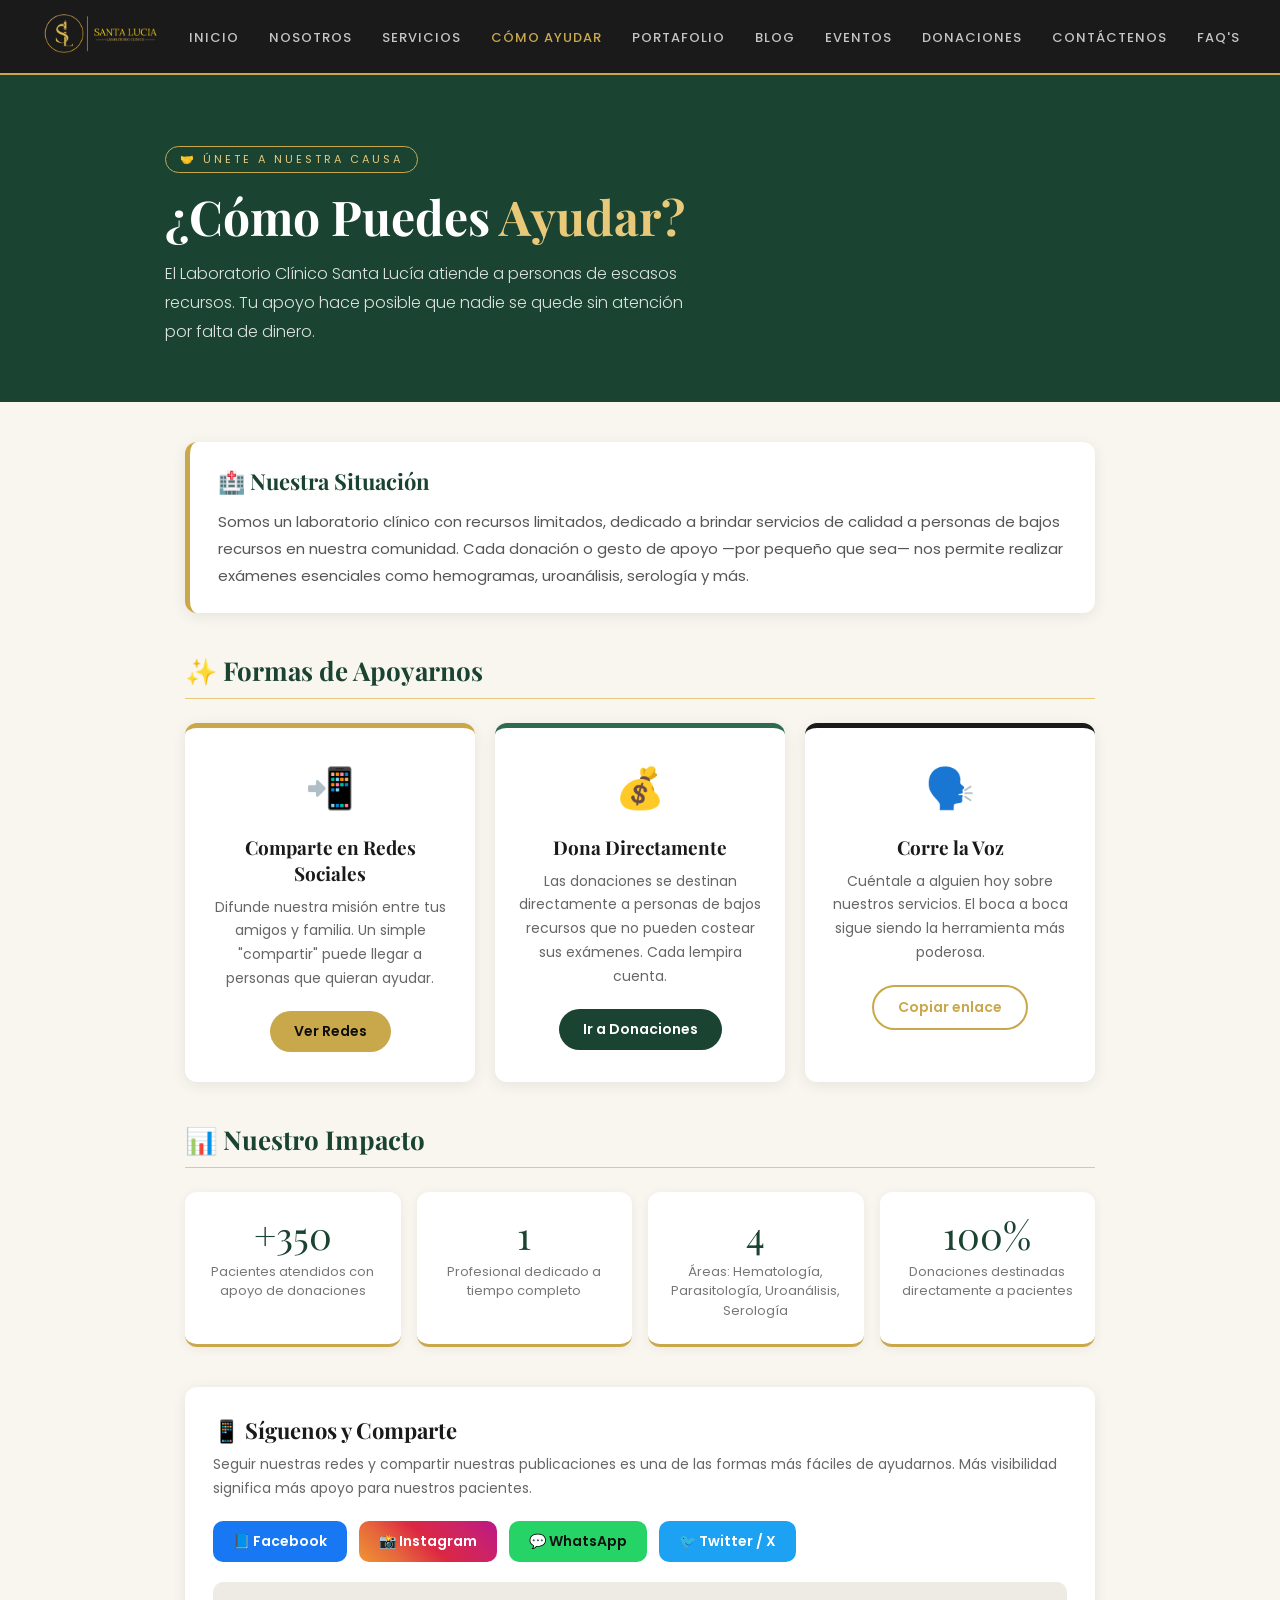
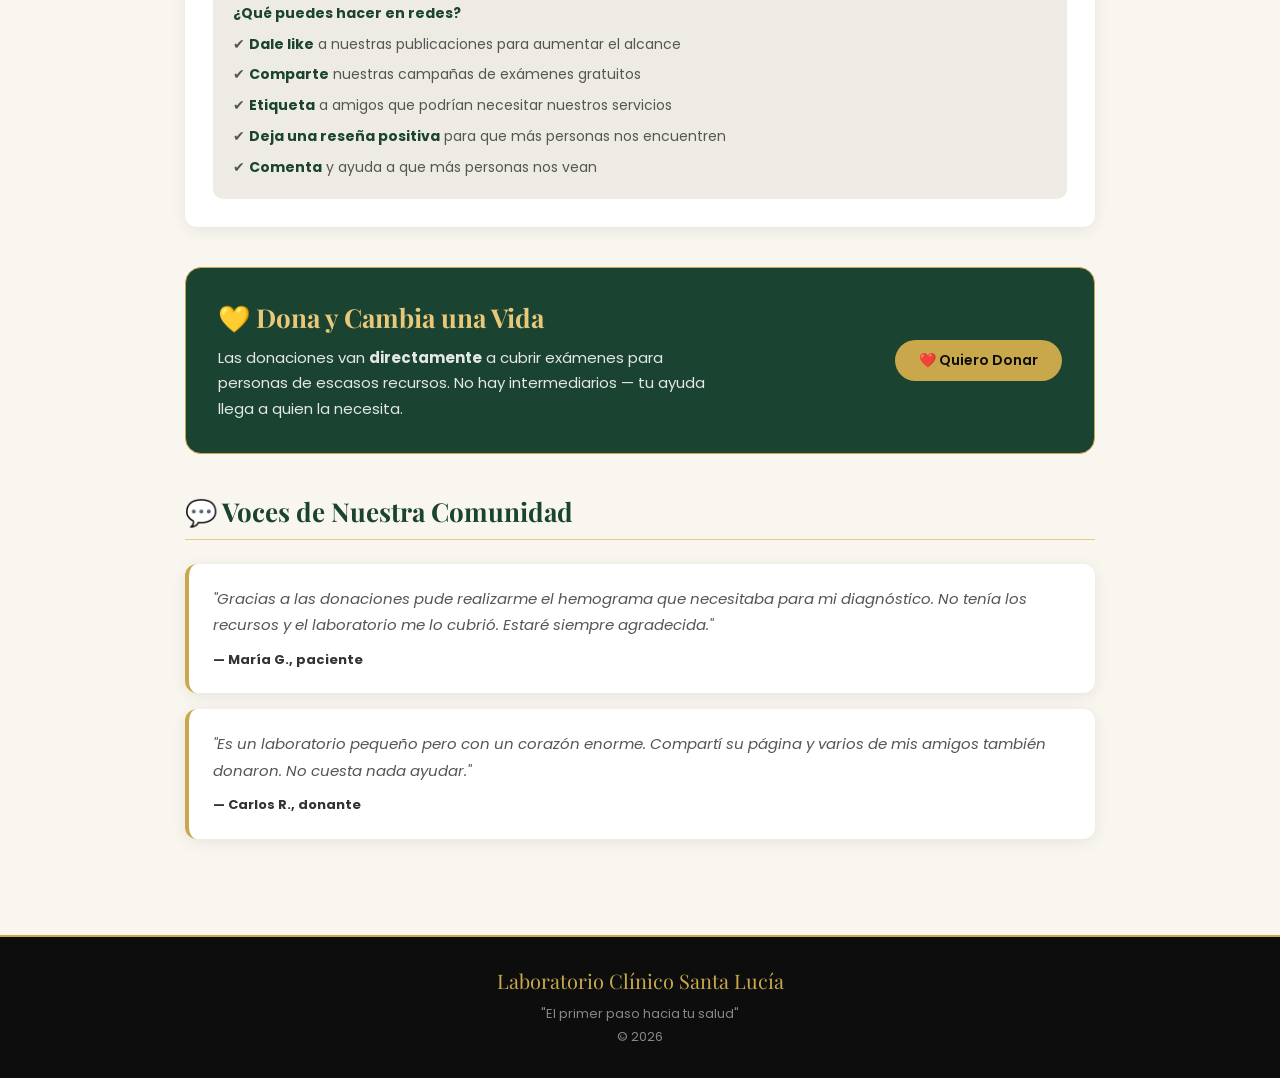
==== commit 8dafb36e: "Modificacion archivos" ====
--- a/ayudar.html
+++ b/ayudar.html
@@ -53,7 +53,7 @@
     <div class="contenido-principal">
 
       <div class="caja-contexto tarjeta">
-        <h2>Nuestra Situación</h2>
+        <h2>🏥 Nuestra Situación</h2>
         <p>
           Somos un laboratorio clínico con recursos limitados, dedicado a brindar servicios de calidad
           a personas de bajos recursos en nuestra comunidad. Cada donación o gesto de apoyo —por pequeño
@@ -93,7 +93,7 @@
 
       </div>
 
-      <h2 class="titulo-seccion">Nuestro Impacto</h2>
+      <h2 class="titulo-seccion">📊 Nuestro Impacto</h2>
 
       <div class="fila-4">
         <div class="caja-impacto">
@@ -115,14 +115,15 @@
       </div>
 
       <div class="seccion-redes tarjeta" id="redes">
-        <h2>Síguenos y Comparte</h2>
+        <h2>📱 Síguenos y Comparte</h2>
         <p>Seguir nuestras redes y compartir nuestras publicaciones es una de las formas más fáciles de ayudarnos. Más
           visibilidad significa más apoyo para nuestros pacientes.</p>
 
         <div class="botones-redes">
-          <button class="boton-red red-facebook"><a href="https://www.facebook.com/share/185XZctjKw/" target="_blank">📘 Facebook</a></button>
-          <button class="boton-red red-instagram"><a href="https://www.instagram.com/lab_santalucia_hn?igsh=MXhjaWloeXlvNHYzZg==" target="_blank">📸 Instagram</a></button>
-          <button class="boton-red red-whatsapp"><a href="https://wa.me/50493747595" target="_blank">💬 WhatsApp</a></button>
+          <button class="boton-red red-facebook">📘 Facebook</button>
+          <button class="boton-red red-instagram">📸 Instagram</button>
+          <button class="boton-red red-whatsapp">💬 WhatsApp</button>
+          <button class="boton-red red-twitter">🐦 Twitter / X</button>
         </div>
 
         <div class="lista-acciones">
@@ -143,7 +144,7 @@
             No hay intermediarios — tu ayuda llega a quien la necesita.
           </p>
         </div>
-        <a href="donaciones.html" class="boton boton-dorado">Quiero Donar</a>
+        <a href="donaciones.html" class="boton boton-dorado">❤️ Quiero Donar</a>
       </div>
 
       <h2 class="titulo-seccion">💬 Voces de Nuestra Comunidad</h2>
@@ -173,83 +174,16 @@
     var botonCopiar = document.getElementById('btn-copiar');
     botonCopiar.addEventListener('click', function () {
       navigator.clipboard.writeText(window.location.href).then(function () {
-        botonCopiar.textContent = '¡Copiado!';
+        botonCopiar.textContent = '✅ ¡Copiado!';
         setTimeout(function () {
           botonCopiar.textContent = 'Copiar enlace';
         }, 2000);
       });
     });
   </script>
-  <script>
-    // =============================================
-    //  Animación de aparición al hacer scroll
-    //  Laboratorio Clínico Santa Lucía
-    // =============================================
 
-    (function () {
-      // Estilos base para los elementos animados
-      var estiloBase = document.createElement('style');
-      estiloBase.textContent = `
-    .aparecer {
-      opacity: 0;
-      transform: translateY(40px);
-      transition: opacity 0.6s ease, transform 0.6s ease;
-    }
-    .aparecer.visible {
-      opacity: 1;
-      transform: translateY(0);
-    }
-  `;
-      document.head.appendChild(estiloBase);
+  <script src="javascript/animacion.js"></script>
 
-      // Selectores de los elementos que quieres animar
-      var selectores = [
-        '.tarjeta',
-        '.tarjeta-ayuda',
-        '.caja-impacto',
-        '.caja-contexto',
-        '.seccion-redes',
-        '.banner-donar',
-        '.testimonio',
-        '.titulo-seccion',
-        '.contenido-hero',
-        '.fila-3',
-        '.fila-4',
-        '.botones-redes',
-        '.lista-acciones'
-      ];
-
-      // Agrega la clase 'aparecer' a todos los elementos encontrados
-      selectores.forEach(function (selector) {
-        document.querySelectorAll(selector).forEach(function (el) {
-          el.classList.add('aparecer');
-        });
-      });
-
-      // Configura el observador
-      var observador = new IntersectionObserver(function (entradas) {
-        entradas.forEach(function (entrada, i) {
-          if (entrada.isIntersecting) {
-            // Pequeño retraso escalonado si hay varios elementos a la vez
-            setTimeout(function () {
-              entrada.target.classList.add('visible');
-            }, i * 80);
-            observador.unobserve(entrada.target); // Solo anima una vez
-          }
-        });
-      }, {
-        threshold: 0.12,      // Se activa cuando el 12% del elemento es visible
-        rootMargin: '0px 0px -40px 0px'  // Espera un poco antes del borde inferior
-      });
-
-      // Observa todos los elementos con clase 'aparecer'
-      document.querySelectorAll('.aparecer').forEach(function (el) {
-        observador.observe(el);
-      });
-
-    })();
-  </script>
-  <script src="javascript/animacion.js"></script>
 </body>
 
 </html>
--- a/estilo/estilo.css
+++ b/estilo/estilo.css
@@ -1,13 +1,16 @@
 /* =======================================
-   styles.css
-   Laboratorio Clinico Santa Lucia
-   Colores: Verde, Dorado y Negro
-   ======================================= */
+  styles.css
+  Laboratorio Clinico Santa Lucia
+  Colores: Verde, Dorado y Negro
+======================================= */
 
 /* Fuentes de Google */
 @import url('https://fonts.googleapis.com/css2?family=Playfair+Display:wght@600;700&family=Poppins:wght@300;400;500;600&display=swap');
 
-/* --- Colores y valores que se repiten --- */
+/* ======================================
+  VARIABLES
+====================================== */
+
 :root {
   --color-verde:        #1b4332;
   --color-verde-medio:  #2d6a4f;
@@ -23,14 +26,17 @@
   --fuente-texto:  'Poppins', sans-serif;
 }
 
-/* --- Reinicio basico --- */
+/* ======================================
+  REINICIO BASICO
+====================================== */
+
 * {
   margin: 0;
   padding: 0;
   box-sizing: border-box;
 }
 
-html{
+html {
   scroll-behavior: smooth;
 }
 
@@ -50,10 +56,10 @@
 }
 
 /* ======================================
-   BARRA DE NAVEGACION
-   ====================================== */
-
-.hamburger-buttons{
+  BARRA DE NAVEGACION
+====================================== */
+
+.hamburger-buttons {
   display: none;
   flex-direction: column;
   justify-content: space-evenly;
@@ -64,8 +70,7 @@
   gap: .2rem;
 }
 
-
-header div .hamburger-buttons div{
+header div .hamburger-buttons div {
   background-color: white;
   height: 0.20rem;
   border-radius: 3px;
@@ -83,7 +88,7 @@
   z-index: 100;
 }
 
-.logo-nav{
+.logo-nav {
   margin: 0;
 }
 
@@ -99,7 +104,7 @@
 }
 
 .menu-nav.activo {
-  height: 90vh; 
+  height: 90vh;
   padding: 30px 0;
 }
 
@@ -118,7 +123,6 @@
 }
 
 @media (max-width: 1025px) {
-
   .hamburger-buttons {
     display: flex;
     cursor: pointer;
@@ -126,43 +130,48 @@
 
   .barra-nav {
     position: relative;
-  }
-
-  .logo-nav{
+    display: flex;
+    align-items: center;
+    flex-wrap: wrap;
+    height: auto;
+    min-height: 75px;
+    padding: 20px 40px;
+  }
+
+  .logo-nav {
     margin-left: auto;
   }
 
   .menu-nav {
-    position: absolute;
-    top: 75px;
-    left: 0;
+    list-style: none;
     width: 100%;
     background-color: var(--color-negro-suave);
 
     display: flex;
     flex-direction: column;
     align-items: center;
-    margin-left: auto;
 
     gap: 20px;
     padding: 0;
-
-    height: 0;
+    margin-left: 0;
+    margin-top: 15px;
+
+    max-height: 0;
     overflow: hidden;
 
-    transition: height 0.3s ease;
+    transition: max-height 0.3s ease, padding 0.3s ease;
   }
 
   .menu-nav.activo {
-    height: 100vh;
-    padding: 30px 0;
+    max-height: 500px;
+    padding: 20px 0;
     gap: 1.8rem;
   }
 }
 
 /* ======================================
-   SECCION HERO (cabecera de pagina)
-   ====================================== */
+  SECCION HERO (cabecera de pagina)
+====================================== */
 
 .seccion-hero {
   background-color: var(--color-verde);
@@ -208,8 +217,8 @@
 }
 
 /* ======================================
-   BARRA DE FILTROS
-   ====================================== */
+  BARRA DE FILTROS
+====================================== */
 
 .barra-filtros {
   background-color: var(--color-blanco);
@@ -240,8 +249,8 @@
 }
 
 /* ======================================
-   CONTENIDO PRINCIPAL
-   ====================================== */
+  CONTENIDO PRINCIPAL
+====================================== */
 
 .contenido-principal {
   max-width: 950px;
@@ -250,8 +259,8 @@
 }
 
 /* ======================================
-   TITULOS DE SECCIONES
-   ====================================== */
+  TITULOS DE SECCIONES
+====================================== */
 
 .titulo-seccion {
   font-family: var(--fuente-titulo);
@@ -263,8 +272,8 @@
 }
 
 /* ======================================
-   TARJETAS (cards)
-   ====================================== */
+  TARJETAS (cards)
+====================================== */
 
 .tarjeta {
   background-color: var(--color-blanco);
@@ -278,8 +287,8 @@
 }
 
 /* ======================================
-   BOTONES
-   ====================================== */
+  BOTONES
+====================================== */
 
 .boton {
   display: inline-block;
@@ -319,9 +328,16 @@
   color: var(--color-verde);
 }
 
-/* ======================================
-   ETIQUETAS PEQUEÑAS (badges)
-   ====================================== */
+.boton-borde-blanco {
+  background: transparent;
+  border: 2px solid var(--color-blanco);
+  color: var(--color-blanco);
+  margin-left: 10px;
+}
+
+/* ======================================
+  ETIQUETAS PEQUEÑAS (badges)
+====================================== */
 
 .etiqueta {
   display: inline-block;
@@ -349,8 +365,8 @@
 }
 
 /* ======================================
-   GRILLAS (filas de tarjetas)
-   ====================================== */
+  GRILLAS (filas de tarjetas)
+====================================== */
 
 .fila-2 {
   display: grid;
@@ -374,8 +390,8 @@
 }
 
 /* ======================================
-   AVISO / MENSAJE INFORMATIVO
-   ====================================== */
+  AVISO / MENSAJE INFORMATIVO
+====================================== */
 
 .aviso {
   border-radius: 10px;
@@ -398,8 +414,8 @@
 }
 
 /* ======================================
-   PIE DE PAGINA (footer)
-   ====================================== */
+  PIE DE PAGINA (footer)
+====================================== */
 
 .pie-pagina {
   background-color: var(--color-negro);
@@ -422,8 +438,8 @@
 }
 
 /* ======================================
-   RESPONSIVE (para celulares)
-   ====================================== */
+  RESPONSIVE (para celulares)
+====================================== */
 
 @media (max-width: 768px) {
   .barra-nav {
@@ -456,8 +472,8 @@
 }
 
 /* ======================================
-   ESTILOS ESPECIFICOS - EVENTOS
-   ====================================== */
+  ESTILOS ESPECIFICOS - EVENTOS
+====================================== */
 
 /* Evento destacado con fecha grande a la izquierda */
 .evento-destacado {
@@ -639,8 +655,8 @@
 }
 
 /* ======================================
-   ESTILOS ESPECIFICOS - COMO AYUDAR
-   ====================================== */
+  ESTILOS ESPECIFICOS - COMO AYUDAR
+====================================== */
 
 /* Caja de contexto */
 .caja-contexto {
@@ -834,7 +850,9 @@
   font-size: 13px;
 }
 
-/* paginas donaciones y nosotros */
+/* ======================================
+  PAGINAS DONACIONES Y NOSOTROS
+====================================== */
 
 .sl-main {
   background-color: var(--color-fondo);
@@ -894,8 +912,6 @@
   line-height: 1.85;
 }
 
-
-
 .sl-section {
   max-width: 960px;
   margin: 0 auto;
@@ -929,7 +945,7 @@
   font-style: italic;
 }
 
-/* LAYOUTS DE COLUMNAS*/
+/* LAYOUTS DE COLUMNAS */
 
 .sl-two-col {
   display: grid;
@@ -990,7 +1006,6 @@
   letter-spacing: 1.5px;
   color: rgba(255,255,255,.55);
 }
-
 
 .sl-fachada-img {
   width: 100%;
@@ -1121,7 +1136,6 @@
   font-style: normal;
 }
 
-
 .sl-cards-grid {
   display: grid;
   grid-template-columns: repeat(auto-fill, minmax(200px, 1fr));
@@ -1161,7 +1175,7 @@
   line-height: 1.7;
 }
 
-/*Nosotros*/
+/* Nosotros */
 
 .sl-timeline {
   display: flex;
@@ -1200,7 +1214,6 @@
   color: var(--color-gris);
   line-height: 1.7;
 }
-
 
 .sl-profile-card {
   background-color: var(--color-negro-suave);
@@ -1346,7 +1359,6 @@
   line-height: 1.65;
 }
 
-
 .sl-video-wrap {
   position: relative;
   width: 100%;
@@ -1364,7 +1376,6 @@
   height: 100%;
   border: none;
 }
-
 
 .sl-board-wrap {
   max-width: 960px;
@@ -1488,9 +1499,9 @@
   transform: scale(1.04);
 }
 
-/* ══════════════════════════════════════
-   MODALES (donaciones)
-   ══════════════════════════════════════ */
+/* ======================================
+  MODALES (donaciones)
+====================================== */
 
 .sl-modal-overlay {
   position: fixed;
@@ -1683,9 +1694,9 @@
   transform: none;
 }
 
-/* ══════════════════════════════════════
+/* ======================================
   RESPONSIVE
-   ══════════════════════════════════════ */
+====================================== */
 
 @media (max-width: 768px) {
   .sl-hero {
@@ -1730,4 +1741,142 @@
   .sl-modal {
     padding: 24px;
   }
+}
+
+/* ======================================
+  CARRUSEL INICIO
+====================================== */
+
+.carousel-section {
+  position: relative;
+}
+
+.carousel-container {
+  position: relative;
+  width: 100%;
+  height: 85vh;
+  min-height: 480px;
+  max-height: 720px;
+  overflow: hidden;
+  background-color: var(--color-negro-suave);
+}
+
+.carousel-item {
+  display: none;
+  position: relative;
+  width: 100%;
+  height: 100%;
+}
+
+.carousel-item.active {
+  display: block;
+}
+
+.carousel-item img {
+  width: 100%;
+  height: 100%;
+  object-fit: cover;
+  display: block;
+  filter: brightness(0.55);
+}
+
+.carousel-overlay {
+  position: absolute;
+  inset: 0;
+  display: flex;
+  align-items: center;
+  padding: 70px 40px;
+}
+
+.carousel-content {
+  max-width: 950px;
+  margin: 0 auto;
+  width: 100%;
+  color: var(--color-blanco);
+}
+
+.carousel-content h1 {
+  font-family: var(--fuente-titulo);
+  font-size: 52px;
+  line-height: 1.12;
+  margin-bottom: 16px;
+  color: var(--color-blanco);
+}
+
+.carousel-content h1 span {
+  color: var(--color-dorado-claro);
+}
+
+.carousel-content p {
+  font-size: 16px;
+  font-weight: 300;
+  opacity: 0.9;
+  max-width: 560px;
+  line-height: 1.8;
+}
+
+.carousel-btn {
+  position: absolute;
+  top: 50%;
+  transform: translateY(-50%);
+  background-color: rgba(13, 13, 13, 0.45);
+  color: var(--color-blanco);
+  border: 1px solid rgba(255,255,255,0.25);
+  width: 46px;
+  height: 46px;
+  border-radius: 50%;
+  cursor: pointer;
+  font-size: 22px;
+  z-index: 10;
+  transition: background-color 0.2s, transform 0.2s;
+}
+
+.carousel-btn:hover {
+  background-color: rgba(13, 13, 13, 0.75);
+}
+
+.carousel-btn.prev {
+  left: 20px;
+}
+
+.carousel-btn.next {
+  right: 20px;
+}
+
+@media (max-width: 768px) {
+  .carousel-container {
+    height: 70vh;
+    min-height: 420px;
+  }
+
+  .carousel-overlay {
+    padding: 50px 20px 40px;
+  }
+
+  .carousel-content h1 {
+    font-size: 34px;
+  }
+
+  .carousel-content p {
+    font-size: 15px;
+  }
+
+  .boton-borde-blanco {
+    margin-left: 0;
+    margin-top: 10px;
+  }
+
+  .carousel-btn {
+    width: 40px;
+    height: 40px;
+    font-size: 18px;
+  }
+
+  .carousel-btn.prev {
+    left: 12px;
+  }
+
+  .carousel-btn.next {
+    right: 12px;
+  }
 }
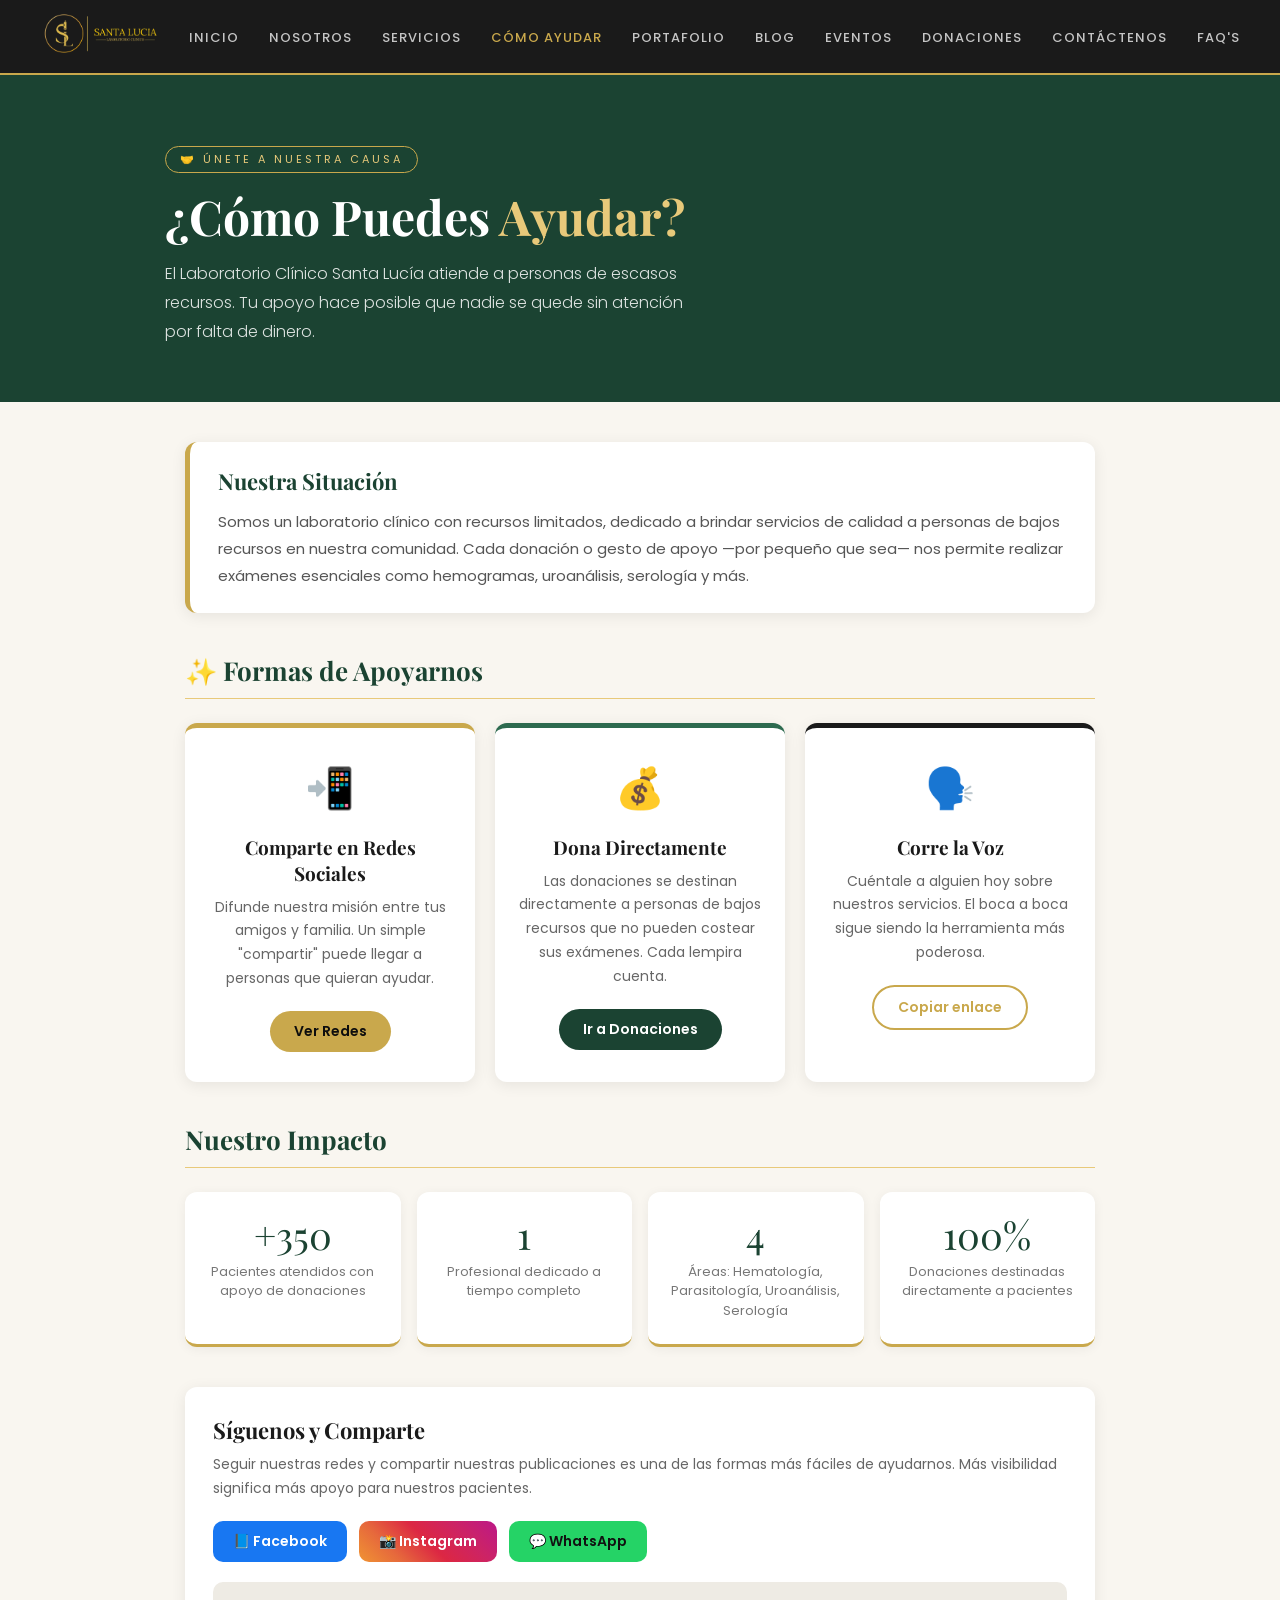
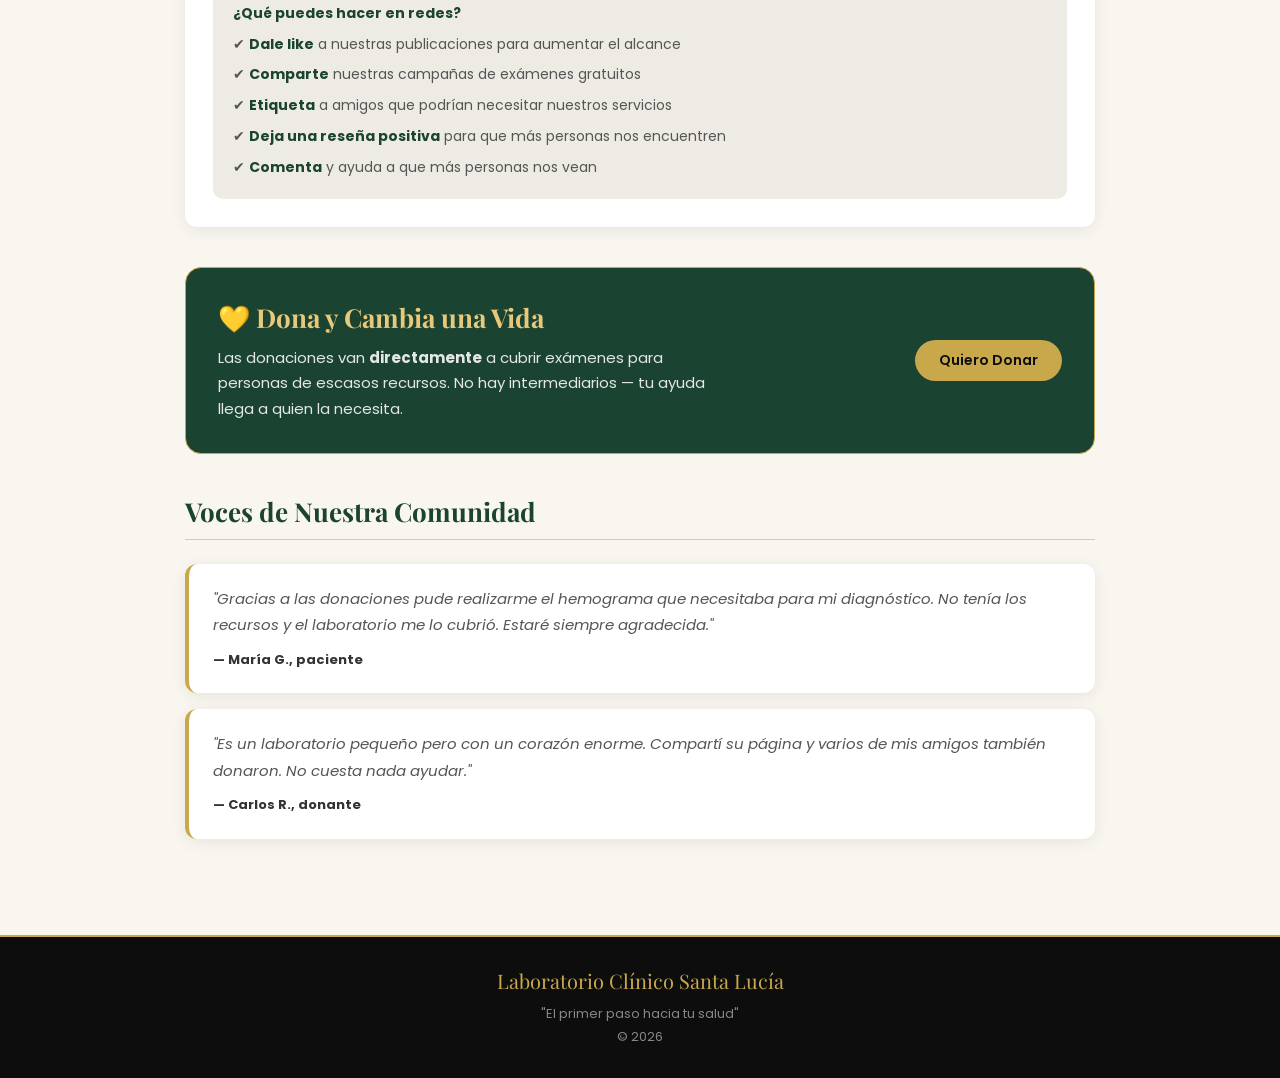
==== commit 9966e84a: "Actualizacion de HTML" ====
--- a/ayudar.html
+++ b/ayudar.html
@@ -53,7 +53,7 @@
     <div class="contenido-principal">
 
       <div class="caja-contexto tarjeta">
-        <h2>🏥 Nuestra Situación</h2>
+        <h2>Nuestra Situación</h2>
         <p>
           Somos un laboratorio clínico con recursos limitados, dedicado a brindar servicios de calidad
           a personas de bajos recursos en nuestra comunidad. Cada donación o gesto de apoyo —por pequeño
@@ -93,7 +93,7 @@
 
       </div>
 
-      <h2 class="titulo-seccion">📊 Nuestro Impacto</h2>
+      <h2 class="titulo-seccion">Nuestro Impacto</h2>
 
       <div class="fila-4">
         <div class="caja-impacto">
@@ -115,15 +115,14 @@
       </div>
 
       <div class="seccion-redes tarjeta" id="redes">
-        <h2>📱 Síguenos y Comparte</h2>
+        <h2>Síguenos y Comparte</h2>
         <p>Seguir nuestras redes y compartir nuestras publicaciones es una de las formas más fáciles de ayudarnos. Más
           visibilidad significa más apoyo para nuestros pacientes.</p>
 
         <div class="botones-redes">
-          <button class="boton-red red-facebook">📘 Facebook</button>
-          <button class="boton-red red-instagram">📸 Instagram</button>
-          <button class="boton-red red-whatsapp">💬 WhatsApp</button>
-          <button class="boton-red red-twitter">🐦 Twitter / X</button>
+          <button class="boton-red red-facebook"><a href="https://www.facebook.com/share/185XZctjKw/" target="_blank">📘 Facebook</a></button>
+          <button class="boton-red red-instagram"><a href="https://www.instagram.com/lab_santalucia_hn?igsh=MXhjaWloeXlvNHYzZg==" target="_blank">📸 Instagram</a></button>
+          <button class="boton-red red-whatsapp"><a href="https://wa.me/50493747595" target="_blank">💬 WhatsApp</a></button>
         </div>
 
         <div class="lista-acciones">
@@ -144,10 +143,10 @@
             No hay intermediarios — tu ayuda llega a quien la necesita.
           </p>
         </div>
-        <a href="donaciones.html" class="boton boton-dorado">❤️ Quiero Donar</a>
+        <a href="donaciones.html" class="boton boton-dorado">Quiero Donar</a>
       </div>
 
-      <h2 class="titulo-seccion">💬 Voces de Nuestra Comunidad</h2>
+      <h2 class="titulo-seccion">Voces de Nuestra Comunidad</h2>
 
       <div class="testimonio tarjeta">
         "Gracias a las donaciones pude realizarme el hemograma que necesitaba para mi diagnóstico.
@@ -174,16 +173,14 @@
     var botonCopiar = document.getElementById('btn-copiar');
     botonCopiar.addEventListener('click', function () {
       navigator.clipboard.writeText(window.location.href).then(function () {
-        botonCopiar.textContent = '✅ ¡Copiado!';
+        botonCopiar.textContent = '¡Copiado!';
         setTimeout(function () {
           botonCopiar.textContent = 'Copiar enlace';
         }, 2000);
       });
     });
   </script>
-
   <script src="javascript/animacion.js"></script>
-
 </body>
 
 </html>
